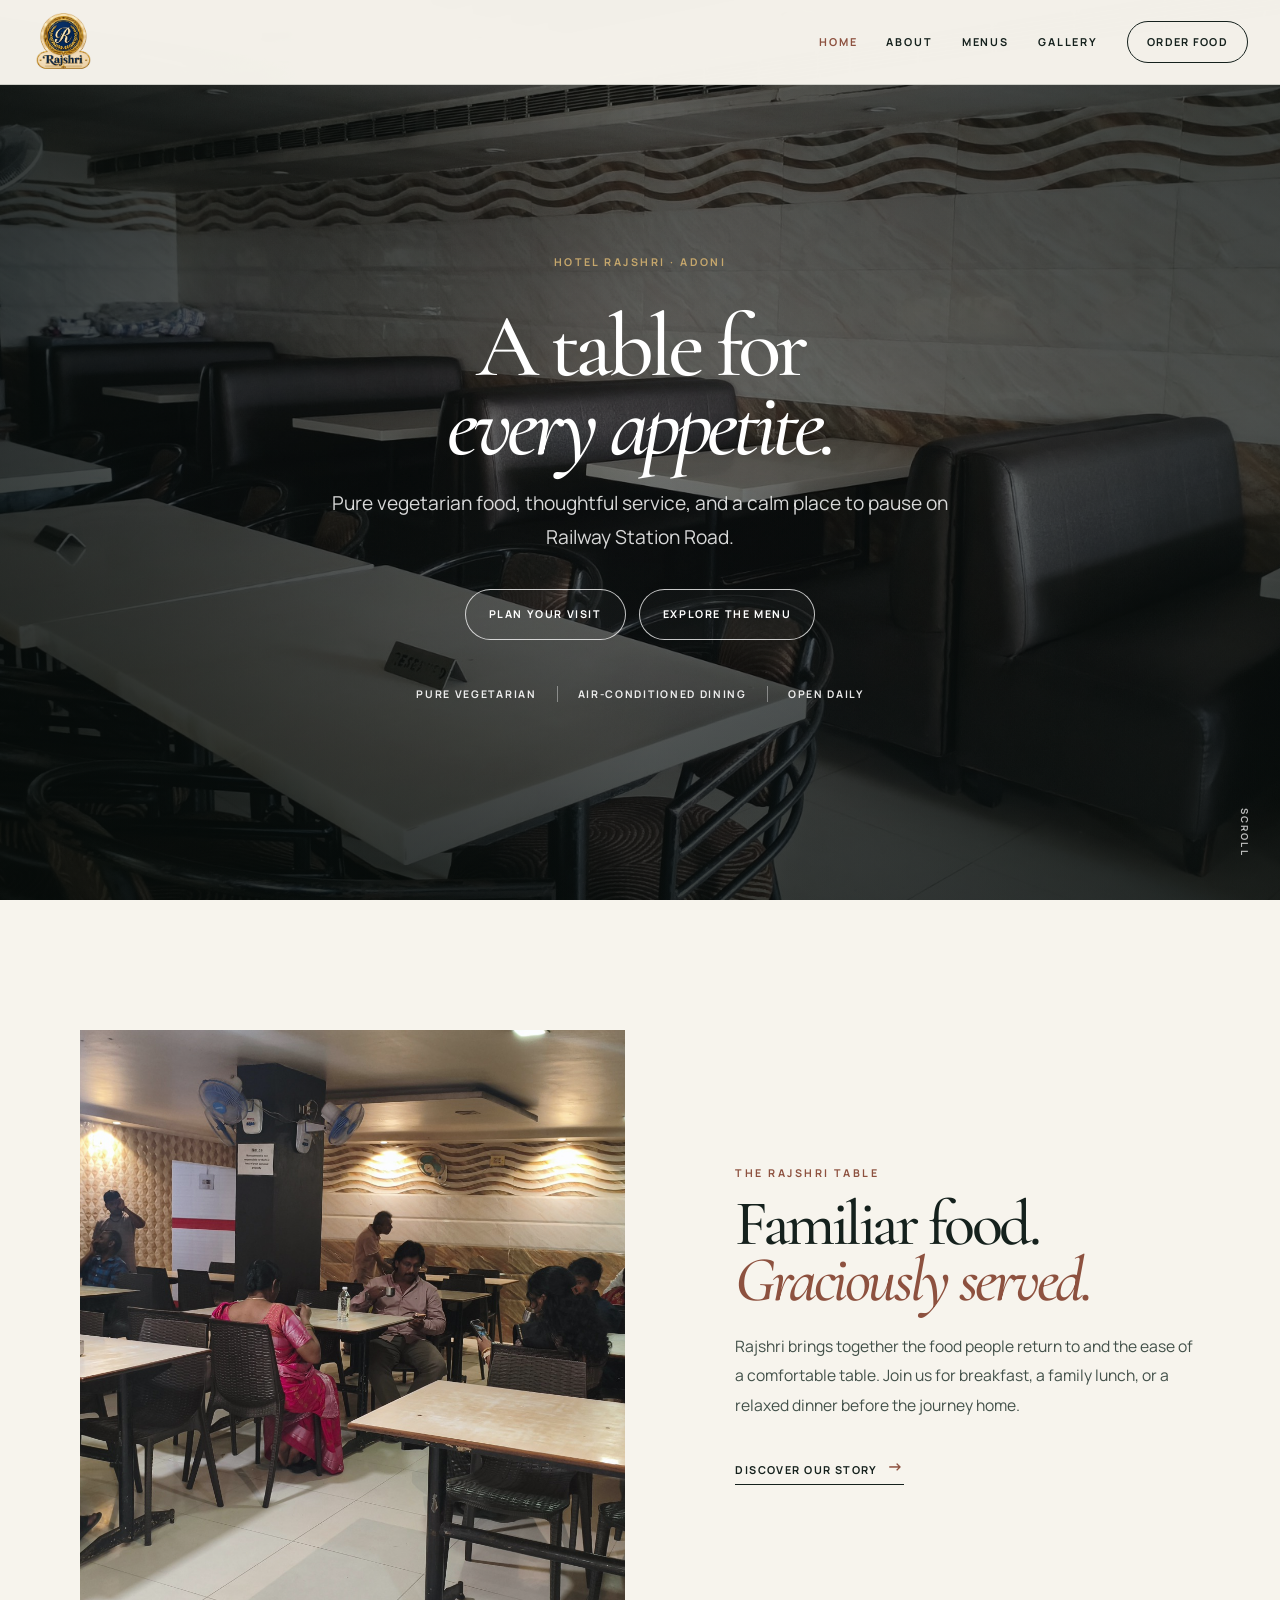
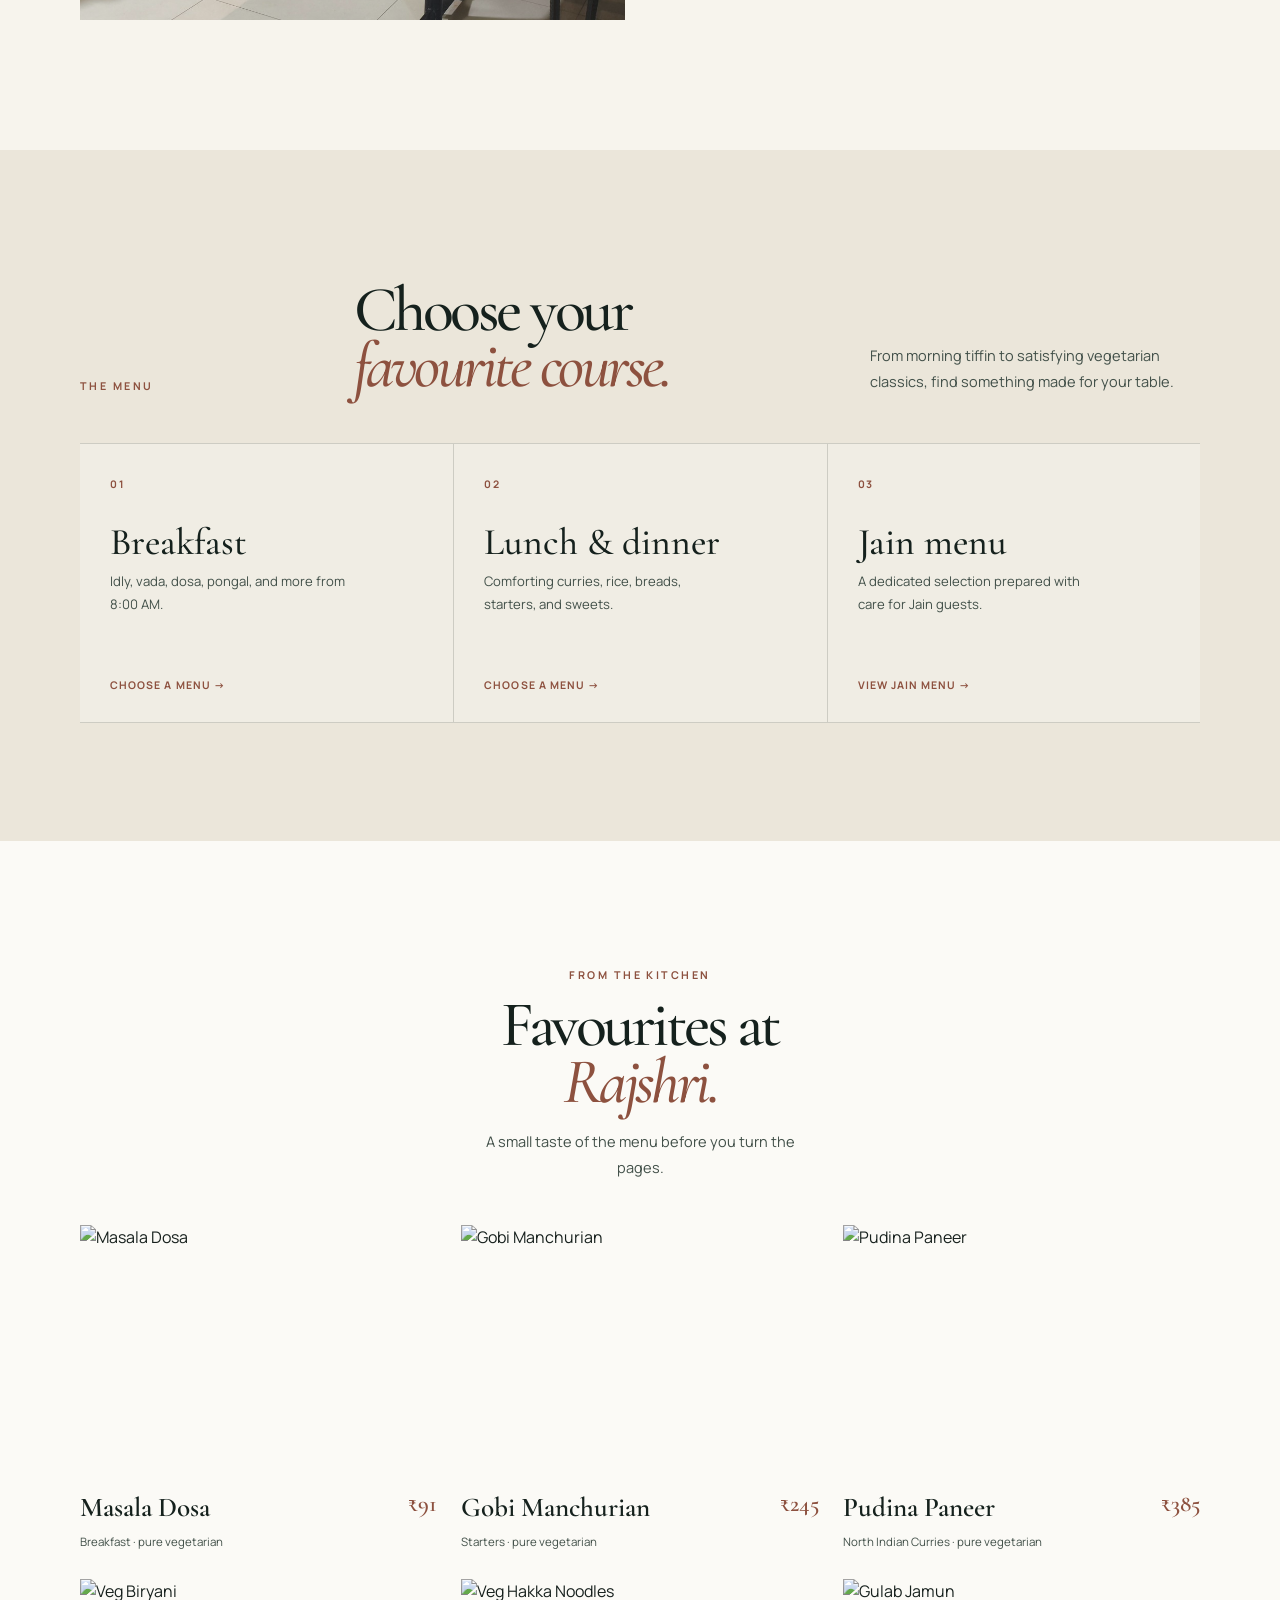
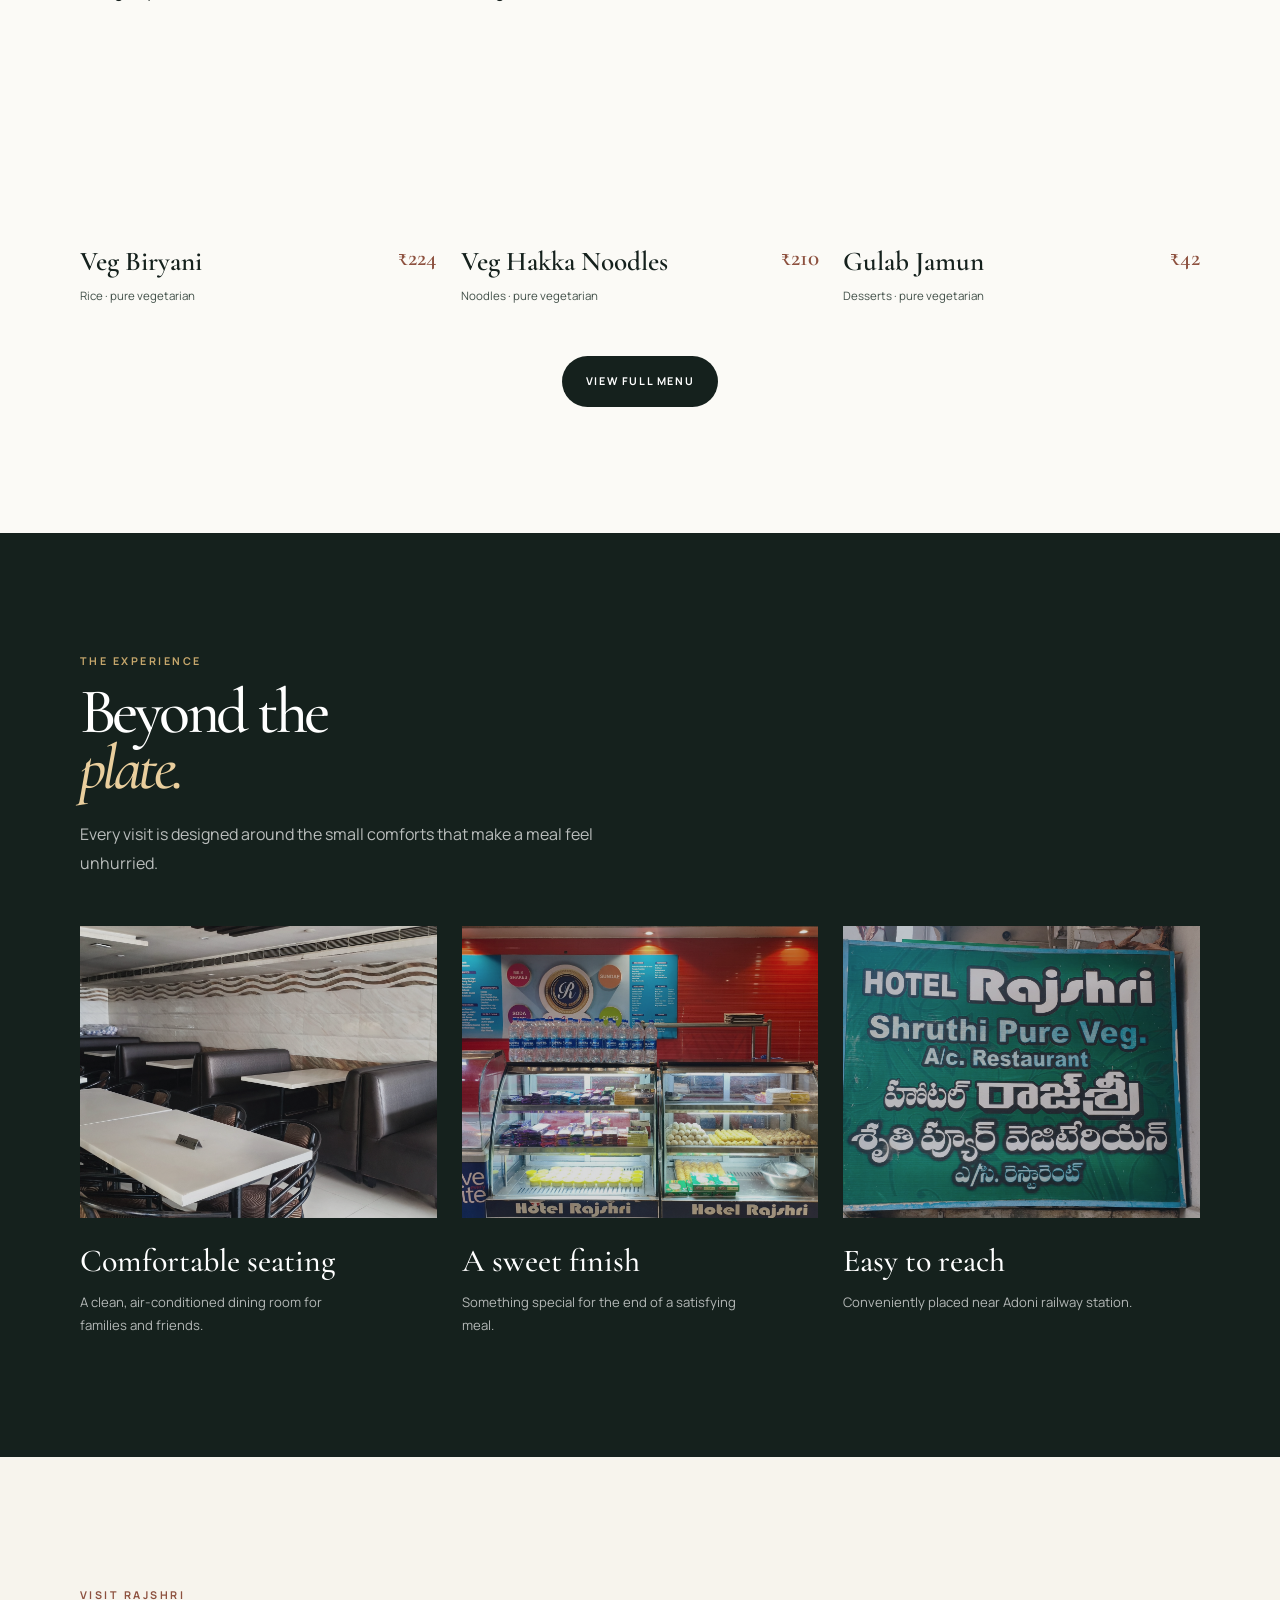
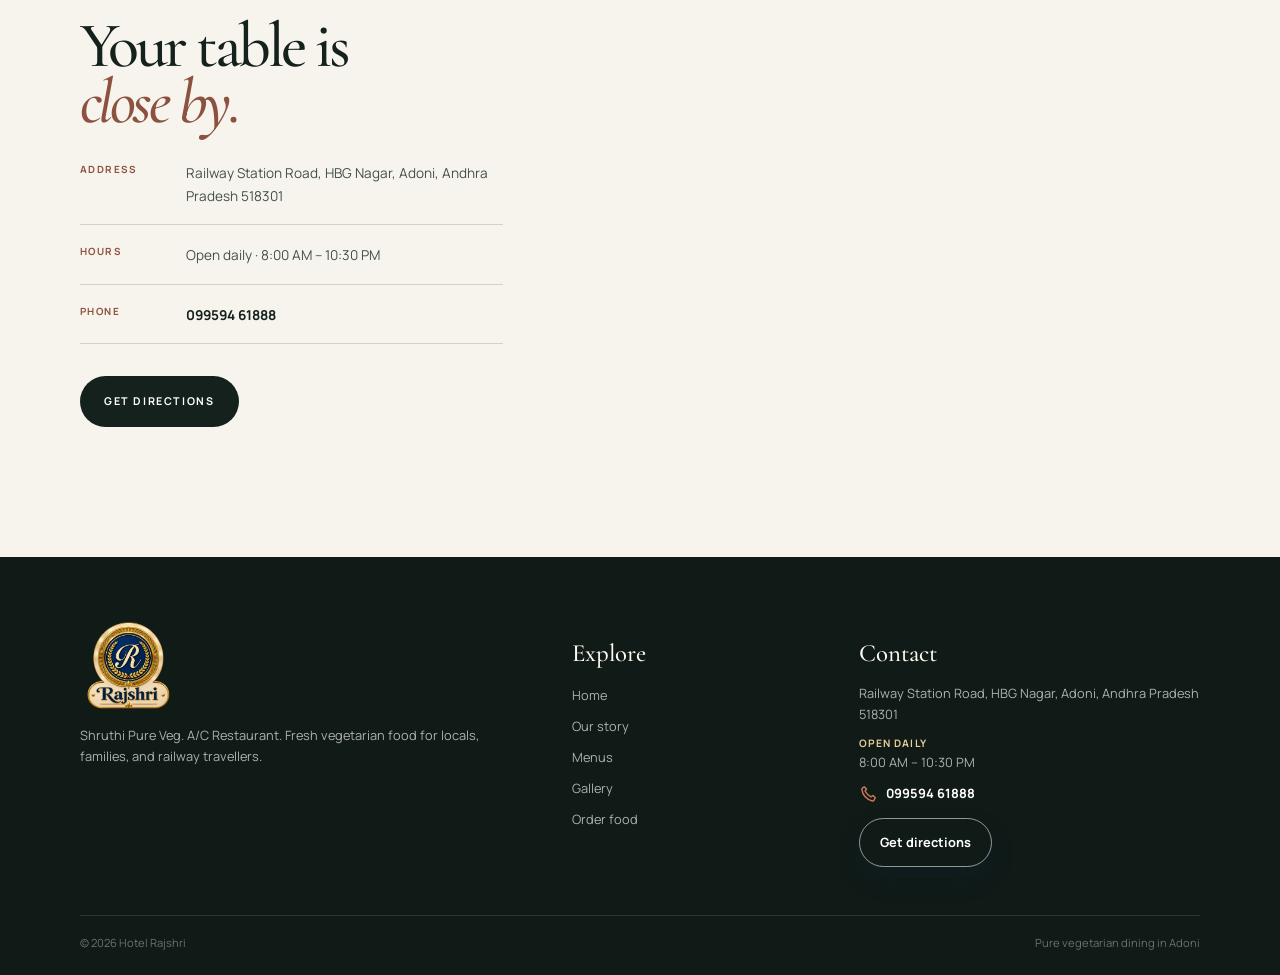
==== index.html @ 565f07cb "Website update - new restaurant website structure" ====
<!doctype html>
<html lang="en">
<head>
  <meta charset="utf-8">
  <meta name="viewport" content="width=device-width,initial-scale=1">
  <title>Hotel Rajshri · Pure Vegetarian Dining</title>
  <meta name="description" content="Hotel Rajshri is a pure vegetarian, air-conditioned restaurant on Railway Station Road, Adoni.">
  <link rel="icon" type="image/png" href="assets/logo-cropped.png">
  <link rel="stylesheet" href="css/styles.css">
  <link rel="stylesheet" href="css/luxury.css">
</head>
<body class="luxury-page home-luxury">
  <div class="loader"><div><img src="assets/logo-cropped.png" alt="Hotel Rajshri logo"><p>Welcome to <strong>Rajshri</strong></p><span class="loader-tagline">Shruthi Pure Veg · A/C Restaurant</span></div></div>
  <div id="site-header"></div>
  <main>
    <section class="luxury-hero">
      <img class="luxury-hero-image" src="assets/photos/interior-seating-booths.jpeg" alt="Hotel Rajshri air-conditioned dining room" width="2048" height="1536" fetchpriority="high">
      <div class="luxury-hero-shade"></div>
      <div class="luxury-hero-content">
        <p class="luxury-kicker">Hotel Rajshri · Adoni</p>
        <h1>A table for<br><em>every appetite.</em></h1>
        <p class="luxury-hero-copy">Pure vegetarian food, thoughtful service, and a calm place to pause on Railway Station Road.</p>
        <div class="luxury-hero-actions"><a class="luxury-button light" href="#visit">Plan your visit</a><a class="luxury-button light" href="menu.html">Explore the menu</a></div>
        <div class="luxury-hero-notes"><span>Pure vegetarian</span><span>Air-conditioned dining</span><span>Open daily</span></div>
      </div>
      <a class="hero-down" href="#story" aria-label="Explore Hotel Rajshri">Scroll</a>
    </section>
    <section class="luxury-intro" id="story"><div class="luxury-wrap intro-grid"><div class="intro-image reveal"><img src="assets/photos/dining-area-customers.jpeg" alt="Guests enjoying a meal at Hotel Rajshri" width="2048" height="1536" loading="lazy" decoding="async"></div><div class="intro-copy reveal delay-1"><p class="luxury-kicker dark">The Rajshri table</p><h2>Familiar food.<br><em>Graciously served.</em></h2><p>Rajshri brings together the food people return to and the ease of a comfortable table. Join us for breakfast, a family lunch, or a relaxed dinner before the journey home.</p><a class="luxury-text-link" href="about.html">Discover our story <span>→</span></a></div></div></section>
    <section class="luxury-menu-section" id="food"><div class="luxury-wrap"><div class="luxury-heading reveal"><p class="luxury-kicker dark">The menu</p><h2>Choose your<br><em>favourite course.</em></h2><p>From morning tiffin to satisfying vegetarian classics, find something made for your table.</p></div><div class="luxury-course-grid"><button class="luxury-course menu-path-choice reveal" type="button" data-menu-label="Breakfast" data-main-category="breakfast" data-jain-category="breakfast"><span>01</span><h3>Breakfast</h3><p>Idly, vada, dosa, pongal, and more from 8:00 AM.</p><b>Choose a menu →</b></button><button class="luxury-course menu-path-choice reveal delay-1" type="button" data-menu-label="Lunch & dinner" data-main-category="meals" data-jain-category="soups"><span>02</span><h3>Lunch & dinner</h3><p>Comforting curries, rice, breads, starters, and sweets.</p><b>Choose a menu →</b></button><a class="luxury-course reveal delay-2" href="menu.html?book=jain"><span>03</span><h3>Jain menu</h3><p>A dedicated selection prepared with care for Jain guests.</p><b>View Jain menu →</b></a></div></div></section>
    <section class="luxury-dishes"><div class="luxury-wrap"><div class="luxury-heading centered reveal"><p class="luxury-kicker dark">From the kitchen</p><h2>Favourites at<br><em>Rajshri.</em></h2><p>A small taste of the menu before you turn the pages.</p></div><div id="featured-grid" class="luxury-dish-grid"></div><div class="center-action"><a class="luxury-button dark" href="menu.html">View full menu</a></div></div></section>
    <section class="luxury-experience"><div class="luxury-wrap"><div class="experience-top reveal"><p class="luxury-kicker">The experience</p><h2>Beyond the<br><em>plate.</em></h2><p>Every visit is designed around the small comforts that make a meal feel unhurried.</p></div><div class="experience-grid"><article class="experience-card reveal"><img src="assets/photos/interior-seating-booths.jpeg" alt="Comfortable booth seating" width="2048" height="1536" loading="lazy" decoding="async"><h3>Comfortable seating</h3><p>A clean, air-conditioned dining room for families and friends.</p></article><article class="experience-card reveal delay-1"><img src="assets/photos/sweets-display-counter.jpeg" alt="Rajshri sweets counter" width="2048" height="1536" loading="lazy" decoding="async"><h3>A sweet finish</h3><p>Something special for the end of a satisfying meal.</p></article><article class="experience-card reveal delay-2"><img src="assets/photos/exterior-signboard.jpeg" alt="Hotel Rajshri on Railway Station Road" width="2048" height="1536" loading="lazy" decoding="async"><h3>Easy to reach</h3><p>Conveniently placed near Adoni railway station.</p></article></div></div></section>
    <section class="luxury-visit" id="visit"><div class="luxury-wrap visit-grid"><div class="visit-copy reveal"><p class="luxury-kicker dark">Visit Rajshri</p><h2>Your table is<br><em>close by.</em></h2><dl><div><dt>Address</dt><dd>Railway Station Road, HBG Nagar, Adoni, Andhra Pradesh 518301</dd></div><div><dt>Hours</dt><dd>Open daily · 8:00 AM – 10:30 PM</dd></div><div><dt>Phone</dt><dd><a href="tel:+919959461888">099594 61888</a></dd></div></dl><a class="luxury-button dark" href="https://www.google.com/maps/place/Rajshri+Pure+Veg+Restaurant/@15.6214563,77.2754197,17z" target="_blank" rel="noopener">Get directions</a></div><div class="visit-map reveal delay-1"><iframe title="Hotel Rajshri location" loading="lazy" src="https://www.google.com/maps/embed?pb=!1m14!1m8!1m3!1d3842.44158669622!2d77.2754197!3d15.6214563!3m2!1i1024!2i768!4f13.1!3m3!1m2!1s0x3bb64ddd367f5057%3A0x60945ac9a40db80b!2sRajshri%20Pure%20Veg%20Restaurant!5e0!3m2!1sen!2sin!4v1787132031689!5m2!1sen!2sin" allowfullscreen="" referrerpolicy="strict-origin-when-cross-origin"></iframe></div></div></section>
  </main>
  <dialog class="menu-choice-dialog" id="menu-choice-dialog" aria-labelledby="menu-choice-title"><button class="menu-choice-close" type="button" aria-label="Close menu choice">×</button><p class="luxury-kicker dark">Choose your menu</p><h2 id="menu-choice-title">Which menu would you like?</h2><p>We will take you to the right section.</p><div class="menu-choice-actions"><button type="button" data-menu-choice="main">Main menu <span>→</span></button><button type="button" data-menu-choice="jain">Jain menu <span>→</span></button></div></dialog>
  <div id="site-footer"></div><script src="js/data.js"></script><script src="js/app.js"></script>
</body>
</html>
---- css/styles.css ----
@import url('https://fonts.googleapis.com/css2?family=DM+Sans:opsz,wght@9..40,400;9..40,500;9..40,600;9..40,700&family=DM+Serif+Display:ital@0;1&display=swap');
:root{--green:#087C68;--deep:#06483D;--forest:#03352E;--cream:#F4EBDD;--ivory:#FFF9EF;--red:#C83B25;--terra:#D95C35;--gold:#C99A4A;--brown:#29231F;--gray:#756D63;--line:rgba(41,35,31,.12);--ease:cubic-bezier(.22,1,.36,1);--shadow:0 22px 60px rgba(3,53,46,.12)}
*{box-sizing:border-box}html{scroll-behavior:smooth}body{margin:0;background:var(--cream);color:var(--brown);font-family:Inter,ui-sans-serif,system-ui,-apple-system,BlinkMacSystemFont,'Segoe UI',sans-serif;line-height:1.55}body.no-scroll{overflow:hidden}a{color:inherit;text-decoration:none}button,input,textarea,select{font:inherit}.container{width:min(1180px,calc(100% - 42px));margin:auto}.serif{font-family:'Playfair Display',Georgia,serif}.muted{color:var(--gray)}.eyebrow{display:flex;align-items:center;gap:10px;text-transform:uppercase;letter-spacing:.17em;font-size:.68rem;font-weight:800;color:var(--terra)}.eyebrow:before{content:'';width:27px;height:1px;background:currentColor}
/* shared nav */
.site-header{position:fixed;inset:0 0 auto;z-index:100;padding:12px 0;transition:transform .55s var(--ease),opacity .4s}.site-header:after{content:'';position:absolute;left:18px;right:18px;top:8px;height:70px;border-radius:18px;background:rgba(255,249,239,.78);border:1px solid rgba(255,249,239,.5);box-shadow:0 16px 42px rgba(3,53,46,.12);backdrop-filter:blur(22px);z-index:-1;transition:background .45s,box-shadow .45s}.site-header.on-dark:after{background:rgba(3,53,46,.32);border-color:rgba(255,249,239,.17);box-shadow:0 18px 48px rgba(0,0,0,.18)}.site-header.on-dark .nav-links a{color:#fff}.site-header.on-dark .nav-links a:hover,.site-header.on-dark .nav-links a.active{background:rgba(255,249,239,.16)}.nav{height:64px;display:flex;align-items:center;justify-content:space-between;gap:20px;padding:0 18px}.brand-logo{display:block;width:146px;height:57px;object-fit:contain;object-position:left center}.nav-links{display:flex;align-items:center;gap:4px}.nav-links a{padding:10px 13px;border-radius:999px;font-weight:700;font-size:.88rem;color:var(--brown);transition:transform .3s var(--ease),background .3s,color .3s}.nav-links a:hover{transform:translateY(-2px)}.nav-links a.active{background:var(--forest);color:var(--ivory)}.nav-links .nav-order{background:var(--gold);color:var(--brown);padding-inline:20px;box-shadow:0 8px 22px rgba(201,154,74,.22)}.menu-toggle{display:none;border:0;background:rgba(255,249,239,.95);border-radius:12px;padding:9px 12px;color:var(--forest);font-size:1.2rem}
/* loader */
.loader{position:fixed;inset:0;background:var(--forest);display:grid;place-items:center;z-index:1000;transition:opacity .65s var(--ease),visibility .65s}.loader.hide{opacity:0;visibility:hidden}.loader img{width:190px;height:auto;filter:drop-shadow(0 14px 28px rgba(0,0,0,.22))}.loader p{color:#e9dbc2;text-align:center;text-transform:uppercase;letter-spacing:.2em;font-size:.65rem;margin:12px 0 0}
/* buttons */
.btn{display:inline-flex;align-items:center;justify-content:center;gap:9px;border:1px solid transparent;border-radius:999px;padding:12px 18px;font-weight:800;cursor:pointer;transition:transform .35s var(--ease),box-shadow .35s,background .35s}.btn:hover{transform:translateY(-3px)}.btn-primary{background:var(--green);color:#fff;box-shadow:0 12px 26px rgba(8,124,104,.2)}.btn-primary:hover{background:var(--deep)}.btn-gold{background:var(--gold);color:var(--brown);box-shadow:0 12px 26px rgba(201,154,74,.18)}.btn-light{background:rgba(255,249,239,.86);border-color:var(--line);color:var(--deep)}.btn-dark{background:var(--forest);color:var(--ivory)}
/* hero */
.hero{position:relative;min-height:820px;height:96vh;max-height:980px;overflow:hidden;color:var(--ivory);display:flex;align-items:flex-end}.hero-media{position:absolute;inset:0}.hero-media img{width:100%;height:100%;object-fit:cover;object-position:center;animation:heroDrift 18s ease-in-out infinite alternate}.hero:before{content:'';position:absolute;inset:0;background:linear-gradient(90deg,rgba(2,22,18,.92),rgba(2,22,18,.62) 42%,rgba(2,22,18,.10) 82%),linear-gradient(0deg,rgba(2,22,18,.72),transparent 52%);z-index:1}.hero:after{content:'';position:absolute;inset:0;background:radial-gradient(circle at 78% 30%,rgba(201,154,74,.13),transparent 26%),linear-gradient(120deg,transparent 35%,rgba(255,255,255,.04),transparent 70%);z-index:1;mix-blend-mode:screen}@keyframes heroDrift{from{transform:scale(1.01) translate3d(0,0,0)}to{transform:scale(1.055) translate3d(-1%,-.6%,0)}}.hero-content{position:relative;z-index:2;width:min(1180px,calc(100% - 42px));margin:auto;padding-bottom:92px}.hero-kicker{display:inline-flex;align-items:center;gap:9px;border:1px solid rgba(255,249,239,.28);background:rgba(255,249,239,.07);backdrop-filter:blur(10px);padding:8px 13px;border-radius:999px;text-transform:uppercase;letter-spacing:.13em;font-size:.68rem;font-weight:800}.dot{width:8px;height:8px;border-radius:50%;background:var(--gold);box-shadow:0 0 0 6px rgba(201,154,74,.08)}.hero h1{font-size:clamp(4rem,8vw,7.6rem);line-height:.86;letter-spacing:-.06em;margin:24px 0 18px;max-width:850px}.hero h1 em{font-weight:500;color:#f2b092}.hero-lead{font:500 clamp(1.2rem,2vw,1.65rem)/1.4 'Playfair Display',serif;max-width:590px}.hero-desc{max-width:570px;color:rgba(255,249,239,.76);font-size:1rem}.hero-actions{display:flex;gap:10px;margin:24px 0}.hero-meta{display:flex;gap:18px;flex-wrap:wrap;font-size:.82rem;font-weight:700;color:rgba(255,249,239,.84)}.hero-meta span{display:flex;gap:6px;align-items:center}.hero-scroll{position:absolute;right:30px;bottom:34px;z-index:3;writing-mode:vertical-rl;text-transform:uppercase;letter-spacing:.2em;font-size:.6rem;color:rgba(255,249,239,.65)}
/* reveals */
.reveal{opacity:0;transform:translateY(26px);transition:opacity .85s var(--ease),transform .85s var(--ease)}.reveal.visible{opacity:1;transform:none}.delay-1{transition-delay:.08s}.delay-2{transition-delay:.16s}.delay-3{transition-delay:.24s}
/* home sections */
.info-strip{background:var(--forest);color:var(--ivory)}.info-track{display:grid;grid-template-columns:repeat(4,1fr)}.info-item{padding:17px 20px;border-right:1px solid rgba(255,249,239,.11)}.info-item:last-child{border:0}.info-item small{display:block;color:#b9a98f;font-size:.66rem;text-transform:uppercase;letter-spacing:.13em}.info-item strong{font-size:.9rem}.section{padding:92px 0}.section.compact{padding:70px 0}.section-head{display:flex;justify-content:space-between;align-items:end;gap:30px;margin-bottom:26px}.section-head h2{font-size:clamp(2.5rem,4.8vw,4.8rem);line-height:.92;color:var(--deep);margin:8px 0 0}.section-head>p{max-width:420px;color:var(--gray);margin:0}.story-grid,.feature-grid,.map-grid{display:grid;grid-template-columns:1fr 1.12fr;gap:54px;align-items:center}.story-copy h2,.feature h2,.map-copy h2{font-size:clamp(2.7rem,5vw,5.1rem);line-height:.9;color:var(--deep);margin:10px 0 22px}.story-copy p,.feature p,.map-copy>p{color:var(--gray);max-width:560px}.story-image,.feature-image{position:relative}.story-image img,.feature-image img{width:100%;height:510px;object-fit:cover;border-radius:26px;box-shadow:var(--shadow)}.story-note{position:absolute;left:20px;bottom:20px;background:rgba(255,249,239,.9);backdrop-filter:blur(12px);border:1px solid rgba(255,255,255,.6);padding:13px 16px;border-radius:14px;box-shadow:0 14px 35px rgba(3,53,46,.12)}.story-note strong,.story-note span{display:block}.story-note span{font-size:.74rem;color:var(--gray);margin-top:2px}.meal-tabs{display:flex;flex-wrap:wrap;gap:8px}.meal-tab{padding:10px 14px;border:1px solid rgba(41,35,31,.12);border-radius:999px;background:rgba(255,249,239,.68);font-size:.78rem;font-weight:800;color:var(--deep);transition:.3s var(--ease)}.meal-tab:hover{transform:translateY(-2px);border-color:var(--green);color:var(--green)}.dish-grid{display:grid;grid-template-columns:repeat(3,1fr);gap:14px}.dish-card{background:var(--ivory);border:1px solid rgba(41,35,31,.08);border-radius:18px;overflow:hidden;box-shadow:0 10px 28px rgba(3,53,46,.05);transition:transform .4s var(--ease),box-shadow .4s}.dish-card:hover{transform:translateY(-6px);box-shadow:0 20px 45px rgba(3,53,46,.12)}.dish-photo{height:180px;overflow:hidden}.dish-photo img{width:100%;height:100%;object-fit:cover;transition:transform .8s var(--ease)}.dish-card:hover img{transform:scale(1.06)}.dish-body{padding:16px}.dish-top{display:flex;justify-content:space-between;gap:10px}.dish-name{font-weight:800;color:var(--deep)}.price{font-weight:900;color:var(--green);white-space:nowrap}.dish-body p{font-size:.75rem;color:var(--gray);margin:5px 0 14px}.dish-bottom{display:flex;justify-content:space-between;align-items:center}.tag{font-size:.65rem;background:rgba(8,124,104,.09);color:var(--green);padding:5px 8px;border-radius:999px;font-weight:800}.add-btn{border:0;background:var(--deep);color:#fff;border-radius:999px;padding:8px 12px;font-weight:800;cursor:pointer}.feature{background:var(--deep);color:var(--ivory);position:relative;overflow:hidden}.feature:before{content:'';position:absolute;inset:auto -10% -70% auto;width:520px;height:520px;border-radius:50%;background:rgba(201,154,74,.08)}.feature h2{color:var(--ivory)}.feature p{color:rgba(255,249,239,.72)}.feature-image img{height:420px}.detail-list{margin:24px 0}.detail{display:grid;grid-template-columns:34px 1fr;gap:11px;padding:14px 0;border-bottom:1px solid var(--line)}.detail:last-child{border:0}.detail-icon{width:30px;height:30px;border-radius:50%;background:rgba(8,124,104,.1);display:grid;place-items:center;color:var(--green)}.detail strong,.detail span{display:block}.detail span{font-size:.8rem;color:var(--gray);margin-top:2px}.map-shell{position:relative;border-radius:24px;overflow:hidden;background:#ddd;box-shadow:var(--shadow);border:6px solid rgba(255,249,239,.8)}.map-shell iframe{display:block;width:100%;height:480px;border:0}.map-footer{display:flex;align-items:center;justify-content:space-between;gap:12px;background:var(--forest);color:var(--ivory);padding:12px 14px}.map-footer small{opacity:.7}.gallery-grid{display:grid;grid-template-columns:1.3fr 1fr 1fr;grid-auto-rows:220px;gap:12px}.gallery-card{position:relative;overflow:hidden;border-radius:18px;background:#ddd}.gallery-card:first-child{grid-row:span 2}.gallery-card img{width:100%;height:100%;object-fit:cover;transition:transform .8s var(--ease),filter .6s}.gallery-card:hover img{transform:scale(1.05);filter:saturate(1.08)}.gallery-label{position:absolute;left:13px;bottom:12px;background:rgba(3,53,46,.72);backdrop-filter:blur(10px);color:#fff;padding:7px 10px;border-radius:999px;font-size:.68rem;font-weight:800}.final-cta{background:var(--forest);color:var(--ivory);padding:66px 0}.final-inner{display:flex;justify-content:space-between;align-items:center;gap:30px}.final-inner h2{font-size:clamp(3.2rem,6vw,6rem);line-height:.86;margin:10px 0}.final-inner p{color:rgba(255,249,239,.72);max-width:500px}
/* pages */
.page-hero{padding:155px 0 65px;background:linear-gradient(180deg,#e8dcc8,var(--cream));position:relative;overflow:hidden}.page-hero:after{content:'';position:absolute;width:500px;height:500px;border-radius:50%;background:rgba(8,124,104,.055);right:-160px;top:-220px}.page-hero h1{font-size:clamp(3.4rem,7vw,6.2rem);line-height:.9;color:var(--deep);margin:10px 0 18px}.page-hero h1 em{color:var(--terra);font-weight:500}.page-hero p{max-width:680px;color:var(--gray)}
/* menu */
.menu-tools{position:sticky;top:78px;z-index:40;background:rgba(244,235,221,.82);backdrop-filter:blur(18px);border-bottom:1px solid var(--line);padding:11px 0}.menu-tools-inner{display:flex;align-items:center;gap:12px}.search{flex:0 0 300px}.search input{width:100%;border:1px solid var(--line);background:rgba(255,249,239,.9);border-radius:13px;padding:11px 13px;outline:0}.category-scroll{display:flex;gap:7px;overflow:auto;scrollbar-width:none}.category-scroll::-webkit-scrollbar{display:none}.cat{border:1px solid rgba(41,35,31,.11);background:rgba(255,249,239,.72);padding:9px 12px;border-radius:999px;white-space:nowrap;cursor:pointer;font-size:.75rem;font-weight:800;color:var(--gray);transition:.3s var(--ease)}.cat.active,.cat:hover{background:var(--green);color:#fff;border-color:var(--green);transform:translateY(-1px)}.menu-section{padding:32px 0}.menu-section-head{display:flex;justify-content:space-between;align-items:end;border-bottom:1px solid var(--line);padding-bottom:11px;margin-bottom:13px}.menu-section-head>div{display:flex;align-items:baseline;gap:10px}.section-index{font-size:.64rem;letter-spacing:.16em;color:var(--terra);font-weight:900}.menu-section h2{font:600 2.1rem/1 'Playfair Display',serif;color:var(--deep);margin:0}.item-count{font-size:.7rem;color:var(--gray);font-weight:800}.menu-list{display:grid;grid-template-columns:repeat(2,minmax(0,1fr));gap:10px}.menu-row{display:grid;grid-template-columns:82px 1fr auto;gap:13px;align-items:center;background:rgba(255,249,239,.78);border:1px solid rgba(41,35,31,.07);border-radius:16px;padding:9px;transition:transform .35s var(--ease),box-shadow .35s,background .35s}.menu-row:hover{transform:translateY(-4px);background:#fffdf7;box-shadow:0 16px 34px rgba(3,53,46,.09)}.menu-thumb{width:82px;height:70px;border-radius:11px;overflow:hidden;background:#ddd}.menu-thumb img{width:100%;height:100%;object-fit:cover;transition:transform .7s var(--ease)}.menu-row:hover .menu-thumb img{transform:scale(1.08)}.menu-food h3{margin:0;color:var(--deep);font-size:.92rem}.menu-food p{margin:3px 0 0;font-size:.69rem;color:var(--gray)}.menu-price{font-weight:900;color:var(--green);white-space:nowrap;font-size:.88rem}.menu-add{border:0;background:var(--deep);color:#fff;border-radius:50%;width:32px;height:32px;cursor:pointer;font-weight:900;transition:.25s}.menu-add:hover{background:var(--terra);transform:scale(1.08)}.menu-source{font-size:.63rem;color:var(--gray);margin-top:4px}.menu-source a{text-decoration:underline}.empty{text-align:center;padding:55px 15px;color:var(--gray)}
/* auth */
.auth-page{min-height:100vh;display:grid;grid-template-columns:1.05fr .95fr;background:var(--cream)}.auth-image{position:relative;min-height:100vh;overflow:hidden}.auth-image:after{content:'';position:absolute;inset:0;background:linear-gradient(90deg,rgba(3,53,46,.9),rgba(3,53,46,.25)),linear-gradient(0deg,rgba(3,53,46,.7),transparent 55%)}.auth-image img{width:100%;height:100%;object-fit:cover;animation:heroDrift 16s ease-in-out infinite alternate}.auth-caption{position:absolute;z-index:2;left:8%;bottom:9%;color:#fff;max-width:500px}.auth-caption h1{font-size:clamp(3rem,6vw,6rem);line-height:.88;margin:12px 0}.auth-caption p{color:rgba(255,255,255,.76)}.auth-panel{display:grid;place-items:center;padding:40px}.auth-box{width:min(470px,100%)}.auth-logo{width:155px;height:78px;object-fit:contain;object-position:left center;margin-bottom:22px}.stepper{display:flex;gap:7px;margin:18px 0 28px}.stepper span{height:4px;flex:1;background:rgba(3,53,46,.1);border-radius:9px}.stepper span.active{background:var(--green)}.auth-box h2{font-size:2.5rem;line-height:.95;color:var(--deep);margin:0 0 10px}.auth-box>p{color:var(--gray)}.field{margin-top:17px}.field label{display:block;font-size:.75rem;font-weight:800;color:var(--deep)}.field input,.field textarea,.field select{width:100%;margin-top:6px;padding:13px;border:1px solid var(--line);border-radius:12px;background:var(--ivory);outline:0}.otp{display:flex;gap:8px}.otp input{text-align:center;font-size:1.3rem;font-weight:800}.auth-actions{display:flex;gap:9px;margin-top:20px}.auth-note{font-size:.7rem!important;color:var(--gray)!important;margin-top:18px}.choice-grid{display:grid;grid-template-columns:1fr 1fr;gap:10px}.choice{padding:15px;border:1px solid var(--line);background:var(--ivory);border-radius:14px;cursor:pointer}.choice.active{border-color:var(--green);box-shadow:0 0 0 3px rgba(8,124,104,.08)}.choice strong{display:block;color:var(--deep)}.choice span{font-size:.7rem;color:var(--gray)}
/* order */
.order-layout{display:grid;grid-template-columns:1.1fr .9fr;gap:20px;align-items:start}.panel{background:rgba(255,249,239,.84);border:1px solid var(--line);border-radius:20px;padding:22px;box-shadow:0 12px 34px rgba(3,53,46,.06)}.panel h2{font:600 1.8rem 'Playfair Display',serif;color:var(--deep);margin:0 0 17px}.cart-item{display:grid;grid-template-columns:1fr auto;gap:15px;padding:15px 0;border-bottom:1px solid var(--line)}.cart-item:last-child{border-bottom:0}.qty{display:flex;align-items:center;gap:8px}.qty button{width:30px;height:30px;border-radius:50%;border:1px solid var(--line);background:#fff;cursor:pointer}.order-form{display:grid;grid-template-columns:1fr 1fr;gap:11px}.order-form .full{grid-column:1/-1}.order-form label{font-size:.72rem;font-weight:800;color:var(--deep)}.order-form input,.order-form textarea,.order-form select{width:100%;margin-top:5px;padding:11px;border:1px solid var(--line);border-radius:11px;background:#fff;outline:0}.pay-options{display:grid;gap:8px;margin-top:8px}.pay-option{display:flex;gap:10px;align-items:center;padding:12px;border:1px solid var(--line);border-radius:12px;background:#fff;cursor:pointer}.summary-line,.summary-total{display:flex;justify-content:space-between;gap:12px}.summary-line{margin:9px 0;color:var(--gray);font-size:.85rem}.summary-total{border-top:1px solid var(--line);padding-top:15px;margin-top:15px;font-weight:900;color:var(--deep);font-size:1.1rem}
/* owner */
.owner-shell{min-height:100vh;background:linear-gradient(135deg,#efe4d2,var(--cream));padding:120px 0 60px}.owner-grid{display:grid;grid-template-columns:240px 1fr;gap:18px}.owner-sidebar{position:sticky;top:104px;height:max-content;background:var(--forest);color:#fff;border-radius:20px;padding:16px}.owner-logo{width:130px;height:60px;object-fit:contain;filter:brightness(0) invert(1);margin:4px 0 18px}.owner-nav{display:grid;gap:5px}.owner-nav button{border:0;background:transparent;color:rgba(255,255,255,.7);text-align:left;padding:11px;border-radius:10px;cursor:pointer;font-weight:700}.owner-nav button.active,.owner-nav button:hover{background:rgba(255,255,255,.1);color:#fff}.owner-main{min-width:0}.owner-top{display:flex;justify-content:space-between;align-items:end;gap:20px;margin-bottom:18px}.owner-top h1{font-size:clamp(2.8rem,5vw,5rem);line-height:.9;color:var(--deep);margin:8px 0}.metric-grid{display:grid;grid-template-columns:repeat(4,1fr);gap:10px;margin-bottom:18px}.metric{background:var(--ivory);border:1px solid var(--line);border-radius:16px;padding:16px}.metric small{color:var(--gray);font-size:.68rem;text-transform:uppercase;letter-spacing:.1em}.metric strong{display:block;font-size:1.5rem;color:var(--deep);margin-top:4px}.owner-panel{background:rgba(255,249,239,.88);border:1px solid var(--line);border-radius:20px;padding:20px;margin-bottom:18px}.order-card{display:grid;grid-template-columns:1fr auto;gap:15px;border-top:1px solid var(--line);padding:16px 0}.order-card:first-child{border-top:0}.status{display:inline-flex;padding:5px 8px;border-radius:999px;background:rgba(8,124,104,.09);color:var(--green);font-size:.65rem;font-weight:900}.menu-editor{display:grid;grid-template-columns:1fr 1fr;gap:10px}.editor-row{display:grid;grid-template-columns:1fr 100px 120px auto;gap:8px;align-items:end;padding:10px;border:1px solid var(--line);border-radius:12px;background:#fff}.editor-row input,.editor-row select{width:100%;padding:9px;border:1px solid var(--line);border-radius:9px;background:#fff}.danger{border:0;background:rgba(200,59,37,.1);color:var(--red);padding:9px;border-radius:9px;cursor:pointer}
/* success */
.success-page{min-height:100vh;display:grid;place-items:center;background:radial-gradient(circle at 50% 10%,rgba(8,124,104,.08),transparent 35%),var(--cream);padding:30px}.success-card{width:min(620px,100%);background:var(--ivory);border:1px solid var(--line);border-radius:28px;padding:48px;text-align:center;box-shadow:var(--shadow)}.success-mark{width:72px;height:72px;border-radius:50%;display:grid;place-items:center;background:var(--green);color:#fff;font-size:2rem;margin:0 auto 18px}.success-card h1{font-size:clamp(3rem,6vw,5rem);line-height:.9;color:var(--deep);margin:0 0 12px}.success-card p{color:var(--gray)}
/* cart */
.floating-cart{position:fixed;right:22px;bottom:22px;z-index:90;border:0;border-radius:999px;background:var(--terra);color:#fff;padding:13px 16px;font-weight:900;box-shadow:0 15px 34px rgba(217,92,53,.28);display:flex;gap:8px;align-items:center;cursor:pointer;transform:translateY(100px);opacity:0;transition:.5s var(--ease)}.floating-cart.show{transform:none;opacity:1}.cart-count{min-width:22px;height:22px;border-radius:50%;display:grid;place-items:center;background:#fff;color:var(--terra);font-size:.7rem}.toast{position:fixed;left:50%;bottom:25px;z-index:200;transform:translate(-50%,25px);opacity:0;background:var(--forest);color:#fff;padding:11px 16px;border-radius:999px;pointer-events:none;transition:.4s var(--ease);font-size:.78rem}.toast.show{opacity:1;transform:translate(-50%,0)}
@media(max-width:950px){.nav-links{display:none;position:absolute;top:74px;left:20px;right:20px;background:var(--ivory);padding:10px;border-radius:16px;box-shadow:var(--shadow);flex-direction:column;align-items:stretch}.nav-links.open{display:flex}.nav-links a{border-radius:11px}.menu-toggle{display:block}.story-grid,.feature-grid,.map-grid,.order-layout{grid-template-columns:1fr}.dish-grid{grid-template-columns:1fr 1fr}.menu-list{grid-template-columns:1fr}.owner-grid{grid-template-columns:1fr}.owner-sidebar{position:static}.metric-grid{grid-template-columns:1fr 1fr}.menu-tools-inner{flex-direction:column;align-items:stretch}.search{flex:auto;width:100%}.category-scroll{width:100%}.auth-page{grid-template-columns:1fr}.auth-image{display:none}.auth-panel{min-height:100vh}.editor-row{grid-template-columns:1fr 100px 120px auto}}
@media(max-width:620px){.container{width:calc(100% - 28px)}.site-header:after{left:8px;right:8px}.nav{padding:0 10px}.brand-logo{width:126px;height:54px}.hero{min-height:730px;height:auto}.hero-content{width:calc(100% - 28px);padding:165px 0 70px}.hero h1{font-size:clamp(3.3rem,18vw,5rem)}.hero-actions{flex-wrap:wrap}.hero-scroll{display:none}.info-track{grid-template-columns:1fr 1fr}.info-item{padding:14px}.section{padding:70px 0}.section-head{display:block}.section-head>p{margin-top:14px}.dish-grid{grid-template-columns:1fr}.gallery-grid{grid-template-columns:1fr;grid-auto-rows:200px}.gallery-card:first-child{grid-row:auto}.map-shell iframe{height:360px}.map-footer{display:block}.map-footer .btn{margin-top:8px;width:100%}.order-form{grid-template-columns:1fr}.order-form .full{grid-column:auto}.choice-grid{grid-template-columns:1fr}.owner-top{display:block}.metric-grid{grid-template-columns:1fr 1fr}.menu-row{grid-template-columns:70px 1fr auto}.menu-thumb{width:70px;height:62px}.success-card{padding:34px 22px}.menu-editor{grid-template-columns:1fr}.editor-row{grid-template-columns:1fr 90px auto}.editor-row select{grid-column:1/-1}}
@media(prefers-reduced-motion:reduce){*,*:before,*:after{animation:none!important;transition-duration:.01ms!important;scroll-behavior:auto!important}}
footer{background:var(--forest);color:var(--ivory);padding:54px 0 20px}.footer-grid{display:grid;grid-template-columns:1.35fr .8fr 1fr;gap:45px}.footer-brand{font-size:2rem}.footer-grid p,.footer-grid a{color:rgba(255,249,239,.65)}.footer-links a:hover{color:#fff}.footer-bottom{display:flex;justify-content:space-between;gap:20px;border-top:1px solid rgba(255,249,239,.1);margin-top:35px;padding-top:17px;color:rgba(255,249,239,.48);font-size:.72rem}
.hidden{display:none!important}

/* v10 refinements: lighter loading, compact checkout, real order tracking, lean menu images */
.loader{background:var(--cream);color:var(--deep)}.loader>div{width:min(360px,82vw);text-align:center;padding:28px 24px;border:1px solid rgba(41,35,31,.08);border-radius:28px;background:rgba(255,249,239,.72);box-shadow:0 24px 70px rgba(3,53,46,.12);animation:loaderLift .7s var(--ease) both}.loader img{width:210px;filter:none}.loader p{color:var(--terra);font-size:.64rem;margin-top:7px}.loader:after{content:'';position:absolute;bottom:0;left:0;height:3px;width:100%;background:linear-gradient(90deg,var(--terra),var(--gold),var(--green));transform-origin:left;animation:loaderBar .55s var(--ease) both}@keyframes loaderLift{from{opacity:0;transform:translateY(12px) scale(.98)}to{opacity:1;transform:none}}@keyframes loaderBar{from{transform:scaleX(0)}to{transform:scaleX(1)}}
.footer-logo{width:190px;height:78px;object-fit:contain;object-position:left center;margin-bottom:12px;filter:brightness(0) invert(1) opacity(.92)}
.brand-wrap{display:flex;align-items:center;min-width:146px}.site-header.on-dark .brand-logo{filter:brightness(0) invert(1) opacity(.98)}.site-header:not(.on-dark) .brand-logo{filter:none}.nav-links .my-orders-link{border:1px solid rgba(8,124,104,.13)}
.menu-action{display:flex;align-items:center;gap:9px}.menu-row{grid-template-columns:82px 1fr auto;min-height:88px}.menu-thumb{flex:none}.menu-thumb img{display:block}.menu-food p{font-size:.68rem}.menu-source{display:none!important}.menu-row:hover{transform:translateY(-3px)}
.checkout-head{padding:132px 0 34px;background:linear-gradient(180deg,#e9decc,var(--cream))}.checkout-title{display:flex;justify-content:space-between;align-items:end;gap:30px}.checkout-title h1{font-size:clamp(3.2rem,6vw,5.8rem);line-height:.88;color:var(--deep);margin:10px 0}.checkout-title p{margin:0;color:var(--gray);max-width:620px}.back-menu{font-weight:800;color:var(--green);white-space:nowrap}.checkout-section{padding-top:30px}.order-layout-new{grid-template-columns:1.08fr .92fr;gap:16px}.cart-panel,.checkout-panel{padding:20px}.panel-kicker{display:flex;align-items:center;gap:9px;color:var(--terra);font-size:.68rem;font-weight:900;text-transform:uppercase;letter-spacing:.15em;margin-bottom:7px}.panel-kicker span{display:grid;place-items:center;width:25px;height:25px;border-radius:50%;background:rgba(217,92,53,.09);font-size:.62rem}.panel-title-row{display:flex;justify-content:space-between;align-items:center}.panel-title-row a{font-size:.75rem;font-weight:800;color:var(--green)}.checkout-panel h2,.cart-panel h2{font-size:1.8rem;margin:0 0 13px}.cart-item{grid-template-columns:58px 1fr auto auto;align-items:center;gap:11px;padding:12px 0}.cart-thumb{width:58px;height:52px;border-radius:11px;object-fit:cover;background:#eee}.cart-main{min-width:0}.cart-main strong{display:block;color:var(--deep);font-size:.88rem}.cart-line-total{font-size:.82rem;color:var(--green);min-width:60px;text-align:right}.qty{gap:5px}.qty button{width:28px;height:28px}.order-summary{background:rgba(8,124,104,.045);border:1px solid rgba(8,124,104,.09);border-radius:14px;padding:10px 13px}.payment-heading{display:flex;justify-content:space-between;gap:12px;align-items:end}.payment-heading strong{color:var(--deep)}.payment-heading span{font-size:.67rem;color:var(--gray);text-align:right}.pay-option{transition:border-color .25s,background .25s,transform .25s}.pay-option:hover{transform:translateY(-1px);border-color:rgba(8,124,104,.3)}.pay-option span{display:grid;gap:2px}.pay-option small{font-size:.65rem;color:var(--gray);font-weight:500}.pay-option input{accent-color:var(--green)}.pay-option[hidden]{display:none}.checkout-submit{width:100%;justify-content:space-between;padding:14px 18px}.checkout-secure{font-size:.65rem;color:var(--gray);text-align:center;margin:8px 0 0}.success-card-new{padding:40px;max-width:680px}.success-order{display:grid;grid-template-columns:repeat(3,1fr);gap:8px;margin:22px 0}.success-order>div{background:rgba(8,124,104,.05);border:1px solid rgba(8,124,104,.08);border-radius:13px;padding:11px}.success-order span,.success-order strong{display:block}.success-order span{font-size:.62rem;text-transform:uppercase;letter-spacing:.1em;color:var(--gray)}.success-order strong{margin-top:3px;color:var(--deep)}.success-actions{display:flex;justify-content:center;gap:9px;flex-wrap:wrap}
.track-page-hero{padding-bottom:58px}.track-grid{max-width:930px;margin:auto}.track-hero{display:flex;justify-content:space-between;align-items:end;gap:20px;padding:20px 0 22px}.track-hero h1{font-size:clamp(3rem,6vw,5.4rem);line-height:.88;color:var(--deep);margin:8px 0}.track-hero h1 span{color:var(--terra)}.track-hero p{margin:0;color:var(--gray);font-size:.78rem}.track-status-pill{padding:10px 14px;border-radius:999px;background:rgba(8,124,104,.09);color:var(--green);font-weight:900;font-size:.75rem}.track-card{background:var(--ivory);border:1px solid var(--line);border-radius:22px;padding:22px;box-shadow:0 16px 42px rgba(3,53,46,.07)}.track-card-head{display:flex;justify-content:space-between;gap:15px;padding-bottom:16px;border-bottom:1px solid var(--line)}.track-card-head small{color:var(--gray);font-size:.65rem;text-transform:uppercase;letter-spacing:.12em}.track-card-head h2{font:600 2rem 'Playfair Display',serif;color:var(--deep);margin:4px 0 0}.track-card-head>strong{color:var(--green);font-size:1.1rem}.track-line{display:grid;grid-template-columns:repeat(5,1fr);gap:0;padding:24px 5px 18px}.track-step{position:relative;text-align:center;color:#a39b91}.track-step:before{content:'';position:absolute;top:13px;left:-50%;width:100%;height:2px;background:#ded6c9}.track-step:first-child:before{display:none}.track-step.done{color:var(--green)}.track-step.done:before{background:var(--green)}.track-step.current{color:var(--deep)}.track-dot{position:relative;z-index:1;margin:auto;display:grid;place-items:center;width:27px;height:27px;border-radius:50%;background:var(--cream);border:2px solid currentColor;font-size:.7rem;font-weight:900}.track-step.current .track-dot{box-shadow:0 0 0 6px rgba(8,124,104,.08)}.track-step strong,.track-step small{display:block}.track-step strong{font-size:.7rem;margin-top:7px}.track-step small{font-size:.58rem;color:var(--gray);line-height:1.35;margin-top:3px}.track-items{border-top:1px solid var(--line);padding-top:12px;display:grid;gap:6px}.track-items>div{display:flex;justify-content:space-between;gap:12px;font-size:.78rem}.track-items strong{color:var(--green)}.track-footer{display:flex;justify-content:space-between;align-items:center;gap:15px;margin-top:14px;padding-top:13px;border-top:1px solid var(--line);font-size:.72rem;color:var(--gray)}.past-orders{margin-top:42px}.past-orders h2{font-size:clamp(2.3rem,4vw,3.8rem);line-height:.9;color:var(--deep);margin:8px 0 16px}.past-order{display:flex;justify-content:space-between;gap:15px;padding:13px 0;border-bottom:1px solid var(--line)}.past-order>div span{display:block;color:var(--gray);font-size:.68rem;margin-top:2px}.past-order>strong{color:var(--green)}.track-empty{text-align:center;padding:50px 20px;background:var(--ivory);border:1px solid var(--line);border-radius:22px}.track-empty-mark{width:60px;height:60px;display:grid;place-items:center;margin:0 auto 14px;border-radius:50%;background:rgba(8,124,104,.08);color:var(--green);font-size:2rem}.track-empty h2{font-size:2.8rem;line-height:.9;color:var(--deep);margin:0 0 10px}.track-empty p{color:var(--gray)}
.owner-login{max-width:520px;margin:25px auto;text-align:center;padding:30px}.owner-login-logo{width:190px;height:86px;object-fit:contain;margin-bottom:8px}.owner-panel-head{display:flex;justify-content:space-between;align-items:end;gap:20px}.owner-panel-head h2{font-size:2.2rem;color:var(--deep);margin:5px 0 0}.owner-live{font-size:.68rem;color:var(--green);font-weight:800}.order-card-top{display:flex;gap:8px;align-items:center}.order-customer{margin:6px 0;color:var(--gray);font-size:.78rem}.order-items{display:grid;gap:3px;font-size:.8rem}.order-note{font-size:.67rem;color:var(--gray);margin:8px 0 0}.order-card-side{text-align:right;min-width:150px}.order-card-side>strong{font-size:1.15rem;color:var(--green)}.order-card-side select{display:block;margin:10px 0 0 auto;padding:8px 9px;border:1px solid var(--line);border-radius:9px;background:#fff}.owner-actions{display:flex;gap:8px}.menu-studio-toolbar{display:flex;justify-content:space-between;gap:10px;margin-bottom:12px}.menu-studio-toolbar input{flex:1;padding:11px 13px;border:1px solid var(--line);border-radius:11px;background:#fff}.menu-editor-head{display:grid;grid-template-columns:1.4fr 100px 150px 1.2fr 30px;gap:8px;padding:0 10px 7px;color:var(--gray);font-size:.62rem;text-transform:uppercase;letter-spacing:.1em}.menu-editor{display:grid;gap:7px}.editor-row{display:grid;grid-template-columns:1.4fr 100px 150px 1.2fr 30px;gap:8px;align-items:center;padding:8px;border:1px solid var(--line);border-radius:11px;background:#fff}.editor-dish{display:grid;grid-template-columns:42px 1fr;gap:7px;align-items:center}.editor-dish img{width:42px;height:36px;object-fit:cover;border-radius:7px;background:#eee}.editor-row input,.editor-row select{width:100%;padding:8px;border:1px solid var(--line);border-radius:8px;background:#fff;font-size:.74rem}.studio-note{font-size:.68rem;color:var(--gray);margin:14px 0 0;padding-top:12px;border-top:1px solid var(--line)}
@media(max-width:950px){.order-layout-new{grid-template-columns:1fr}.track-line{grid-template-columns:1fr}.track-step{display:grid;grid-template-columns:34px 1fr;text-align:left;gap:9px;margin-bottom:9px}.track-step:before{left:13px;top:-10px;width:2px;height:100%}.track-step:first-child:before{display:none}.track-dot{margin:0}.track-step strong{margin-top:2px}.track-step small{margin-top:1px}.menu-editor-head{display:none}.editor-row{grid-template-columns:1fr 90px 120px 1fr 30px}.editor-dish{grid-column:1/3}.editor-row input[type=number]{grid-column:3}.editor-row select{grid-column:4}.editor-row input[placeholder]{grid-column:1/5}.editor-row .danger{grid-column:5;grid-row:1/3}}
@media(max-width:620px){.loader>div{padding:22px 15px}.loader img{width:175px}.footer-logo{width:155px;height:70px}.checkout-head{padding-top:112px}.checkout-title,.track-hero,.track-footer{display:block}.back-menu{display:inline-block;margin-top:13px}.cart-item{grid-template-columns:48px 1fr auto}.cart-thumb{width:48px;height:45px}.cart-line-total{grid-column:2/4;text-align:left}.success-order{grid-template-columns:1fr}.success-card-new{padding:30px 20px}.payment-heading{display:block}.payment-heading span{display:block;text-align:left;margin-top:4px}.owner-actions{margin-top:12px}.menu-studio-toolbar{display:block}.menu-studio-toolbar .danger{margin-top:8px}.editor-row{grid-template-columns:1fr 86px 30px}.editor-dish{grid-column:1/3}.editor-row input[type=number]{grid-column:1/2}.editor-row select{grid-column:2/3}.editor-row input[placeholder]{grid-column:1/3}.editor-row .danger{grid-column:3;grid-row:1/4}.order-card{grid-template-columns:1fr}.order-card-side{text-align:left}.order-card-side select{margin-left:0}.success-actions .btn{width:100%}}
.menu-filter-stack{min-width:0;display:grid;gap:7px;flex:1}.meal-filter .cat{background:rgba(217,92,53,.06);border-color:rgba(217,92,53,.12);color:var(--terra)}.meal-filter .cat.active{background:var(--terra);color:#fff;border-color:var(--terra)}
@media(max-width:950px){.menu-filter-stack{width:100%}}

/* v13 home rhythm: tighter hero, lighter information rail, faster arrival into the restaurant story */
.hero{min-height:760px;height:90vh;max-height:900px}
.hero-content{padding-bottom:78px}
.hero h1{font-size:clamp(3.8rem,7.2vw,6.8rem);max-width:780px}
.hero-lead{max-width:560px}
.info-strip{border-top:1px solid rgba(255,249,239,.08);border-bottom:1px solid rgba(255,249,239,.06)}
.info-item{padding:14px 20px}
.section{padding:82px 0}
.story-grid{gap:48px}
.story-image img{height:470px}
@media(max-width:620px){.hero{min-height:700px;height:auto}.hero-content{padding:150px 0 64px}.hero h1{font-size:clamp(3.2rem,16vw,5rem)}.info-item{padding:13px 14px}.section{padding:68px 0}.story-image img{height:390px}}

/* v14 redesign: logo-led palette, stronger mobile flow, lighter customer journey */
:root{
  --green:#146b56;
  --deep:#0d382f;
  --forest:#082a24;
  --cream:#f3eadc;
  --ivory:#fffaf2;
  --terra:#cb6844;
  --gold:#bc8f47;
  --brown:#241d18;
  --gray:#6e6457;
  --line:rgba(36,29,24,.10);
  --shadow:0 22px 55px rgba(13,56,47,.10);
}
body{
  background:
    radial-gradient(circle at top left, rgba(188,143,71,.11), transparent 26%),
    linear-gradient(180deg, #f7f0e5 0%, var(--cream) 26%, #efe2cf 100%);
  color:var(--brown);
}
img,iframe{max-width:100%;display:block}
.site-header{padding:10px 0}
.site-header:after{height:74px;border-radius:22px;background:rgba(255,250,242,.84)}
.nav{height:66px;gap:18px}
.brand-wrap{gap:12px}
.brand-logo{width:154px;height:58px}
.nav-links{gap:6px}
.nav-links a{font-size:.84rem;letter-spacing:.02em}
.menu-toggle{box-shadow:0 10px 24px rgba(13,56,47,.08)}
.hero{min-height:720px;height:min(92vh,880px);align-items:flex-end}
.hero:before{background:linear-gradient(90deg,rgba(4,24,20,.90),rgba(4,24,20,.62) 44%,rgba(4,24,20,.16) 84%),linear-gradient(0deg,rgba(4,24,20,.72),transparent 55%)}
.hero-content{padding-bottom:74px}
.hero-kicker{background:rgba(255,250,242,.10);border-color:rgba(255,250,242,.24)}
.hero h1{font-size:clamp(3.6rem,7vw,6.4rem);max-width:740px;margin-bottom:16px}
.hero h1 em{color:#f2b47f}
.hero-lead{max-width:610px;font-size:clamp(1.12rem,1.9vw,1.45rem)}
.hero-desc{max-width:620px;font-size:.98rem;color:rgba(255,250,242,.80)}
.hero-actions{gap:12px;flex-wrap:wrap}
.hero-secondary{background:rgba(255,250,242,.14);color:#fff;border-color:rgba(255,250,242,.24)}
.hero-secondary:hover{background:rgba(255,250,242,.20)}
.hero-meta{gap:10px}
.hero-meta span{padding:8px 12px;border-radius:999px;background:rgba(255,250,242,.10);border:1px solid rgba(255,250,242,.10)}
.info-strip{background:rgba(8,42,36,.96);backdrop-filter:blur(10px)}
.info-track{gap:1px;background:rgba(255,250,242,.08)}
.info-item{background:transparent;border-right:0}
.section{padding:78px 0}
.section.compact{padding:60px 0}
.section-head{margin-bottom:28px}
.section-head h2{font-size:clamp(2.3rem,4.5vw,4.2rem)}
.story-grid,.feature-grid,.map-grid{gap:40px}
.story-copy p,.feature p,.map-copy>p,.section-head>p{font-size:.98rem}
.story-image img,.feature-image img{border-radius:28px}
.story-note{border-radius:18px}
.meal-tabs{gap:10px}
.meal-tab{padding:11px 16px;background:rgba(255,250,242,.82);border-color:rgba(20,107,86,.10)}
.dish-grid{gap:18px}
.dish-card{border-radius:22px;background:rgba(255,250,242,.88);box-shadow:0 12px 28px rgba(13,56,47,.06)}
.dish-photo{height:190px}
.dish-body{padding:18px}
.dish-name{font-size:1rem}
.feature{background:linear-gradient(135deg,#0a342c,#10493d 58%,#0a3028)}
.map-shell{border:1px solid rgba(255,250,242,.7);box-shadow:0 22px 55px rgba(13,56,47,.10)}
.gallery-grid{gap:14px}
.gallery-card,.panel{border-radius:22px}
.final-cta{background:linear-gradient(135deg,#082a24,#124538)}
.final-inner{align-items:flex-end}
.highlights-section{padding-top:10px}
.highlights-grid{display:grid;grid-template-columns:repeat(3,1fr);gap:16px}
.highlight-card{padding:24px 22px;border:1px solid rgba(20,107,86,.10);border-radius:22px;background:rgba(255,250,242,.84);box-shadow:0 12px 28px rgba(13,56,47,.05)}
.highlight-card h3{margin:12px 0 8px;color:var(--deep);font-size:1.18rem}
.highlight-card p{margin:0;color:var(--gray);font-size:.9rem}
.highlight-index{display:inline-flex;align-items:center;justify-content:center;width:38px;height:38px;border-radius:50%;background:rgba(188,143,71,.12);color:var(--terra);font-size:.72rem;font-weight:900}
.page-hero{padding:148px 0 58px;background:linear-gradient(180deg,#eadfcd,var(--cream))}
footer{background:linear-gradient(180deg,#0c312a,#082722)}
.footer-grid{align-items:start}
.footer-bottom{font-size:.7rem}
@media(max-width:950px){
  .site-header:after{left:14px;right:14px}
  .nav-links{
    position:fixed;
    top:88px;left:14px;right:14px;
    padding:12px;
    border-radius:20px;
    background:rgba(255,250,242,.98);
    box-shadow:0 24px 56px rgba(13,56,47,.18);
    border:1px solid rgba(20,107,86,.08);
  }
  .nav-links a{padding:12px 14px}
  .hero{height:auto;min-height:720px}
  .hero-content{padding-top:160px}
  .section-head,.final-inner{display:block}
  .section-head>p,.final-inner .btn{margin-top:16px}
  .highlights-grid,.dish-grid{grid-template-columns:1fr 1fr}
  .info-track{grid-template-columns:repeat(2,1fr)}
}
@media(max-width:620px){
  body.no-scroll{overflow:hidden}
  .site-header:after{left:8px;right:8px;top:6px;height:68px;border-radius:18px}
  .nav{height:60px;padding:0 8px}
  .brand-logo{width:132px;height:52px}
  .menu-toggle{padding:8px 11px}
  .hero{min-height:auto}
  .hero-content{padding:132px 0 56px;width:calc(100% - 24px)}
  .hero h1{font-size:clamp(3rem,14vw,4.4rem);line-height:.92}
  .hero-lead{font-size:1rem}
  .hero-desc{font-size:.92rem}
  .hero-actions .btn{width:100%}
  .hero-meta{display:grid;grid-template-columns:1fr;gap:8px}
  .hero-meta span{justify-content:center}
  .info-track{grid-template-columns:1fr 1fr}
  .section{padding:64px 0}
  .section.compact{padding:52px 0}
  .story-grid,.feature-grid,.map-grid,.highlights-grid,.dish-grid{grid-template-columns:1fr}
  .story-image img,.feature-image img{height:360px}
  .gallery-grid{grid-template-columns:1fr;grid-auto-rows:190px}
  .highlight-card{padding:20px 18px}
  .map-shell iframe{height:320px}
  .final-inner h2{font-size:clamp(2.8rem,14vw,4.3rem)}
  .footer-grid,.footer-bottom{grid-template-columns:1fr;display:grid;gap:20px}
}

/* v15 Rajshri identity: an ivory, navy, gold and coral system taken from the emblem. */
:root{
  --green:#173f38;
  --deep:#0c2d4d;
  --forest:#0c2d4d;
  --cream:#f5ecdd;
  --ivory:#fffaf1;
  --terra:#cf7858;
  --gold:#b88734;
  --brown:#30261f;
  --gray:#766b61;
  --line:rgba(12,45,77,.13);
  --shadow:0 24px 60px rgba(12,45,77,.12);
}
body{font-family:'DM Sans',ui-sans-serif,system-ui,sans-serif;letter-spacing:-.012em;background:linear-gradient(135deg,#f8f0e4 0%,#f4eadb 48%,#eee0cd 100%)}
.serif,.hero-lead,.menu-section h2,.panel h2,.track-card-head h2{font-family:'DM Serif Display',Georgia,serif}
.container{width:min(1160px,calc(100% - 48px))}
.eyebrow{letter-spacing:.15em;font-weight:700;color:var(--terra)}
.btn{padding:13px 20px;font-size:.86rem;font-weight:700;letter-spacing:0}
.btn-primary{background:var(--deep);box-shadow:0 12px 25px rgba(12,45,77,.19)}
.btn-primary:hover{background:#174668}
.btn-gold{background:var(--gold);color:#fff}
.site-header:after{background:rgba(255,250,241,.92);border-color:rgba(12,45,77,.08);box-shadow:0 14px 38px rgba(12,45,77,.12)}
.site-header.on-dark:after{background:rgba(12,45,77,.88);border-color:rgba(255,250,241,.18)}
.brand-wrap{min-width:0;padding:3px 7px;background:#fffaf1;border-radius:12px}
.brand-logo,.site-header.on-dark .brand-logo{filter:none;width:auto;height:58px}
.nav-links a{color:var(--deep);font-weight:600}
.site-header.on-dark .nav-links a{color:#fffaf1}
.nav-links a.active{background:var(--deep);color:#fffaf1}
.site-header.on-dark .nav-links a.active{background:rgba(255,250,241,.18)}
.menu-toggle{color:var(--deep);background:#fffaf1}
.hero{min-height:680px;height:min(88vh,820px)}
.hero:before{background:linear-gradient(90deg,rgba(7,25,39,.91) 0%,rgba(7,25,39,.69) 43%,rgba(7,25,39,.12) 82%),linear-gradient(0deg,rgba(7,25,39,.72),transparent 54%)}
.hero:after{background:radial-gradient(circle at 80% 24%,rgba(207,120,88,.18),transparent 29%)}
.hero-content{padding-bottom:68px}
.hero-kicker{font-size:.63rem;letter-spacing:.16em}
.hero h1{font-size:clamp(4.4rem,7.2vw,7rem);line-height:.9;letter-spacing:-.055em;max-width:760px}
.hero h1 em{color:#e6b36e}
.hero-lead{font-size:clamp(1.25rem,1.9vw,1.55rem);line-height:1.34;max-width:530px}
.hero-desc{max-width:530px;line-height:1.65}
.hero-meta span{font-size:.76rem;background:rgba(255,250,241,.09);border-color:rgba(255,250,241,.16)}
.info-strip{padding:0 0 30px;background:transparent;color:#fffaf1;border:0}
.info-track{overflow:hidden;gap:0;background:var(--deep);border-radius:0 0 20px 20px;box-shadow:0 18px 38px rgba(12,45,77,.14)}
.info-item{position:relative;padding:18px 22px;background:transparent}
.info-item:not(:last-child):after{content:'';position:absolute;right:0;top:18px;bottom:18px;width:1px;background:rgba(255,250,241,.18)}
.info-item small{color:#e7c681;font-weight:600;letter-spacing:.12em}
.info-item strong{font-size:.88rem;font-weight:600}
.section{padding:88px 0}
.section.compact{padding:66px 0}
.section-head h2,.story-copy h2,.feature h2,.map-copy h2{letter-spacing:-.04em;line-height:.98}
.story-grid{grid-template-columns:.92fr 1.08fr;gap:68px}
.story-copy p,.feature p,.map-copy>p,.section-head>p{line-height:1.72}
.story-image img{height:500px;border-radius:4px 34px 4px 34px}
.story-note{left:-18px;bottom:22px;border-radius:4px 16px 4px 16px;background:#fffaf1;padding:15px 18px}
.highlights-section{padding-top:20px}
.highlight-card{min-height:205px;padding:28px 25px;border-radius:4px 22px 4px 22px;background:rgba(255,250,241,.75);box-shadow:none;border-color:rgba(12,45,77,.10)}
.highlight-card h3{font-family:'DM Serif Display',Georgia,serif;font-size:1.45rem;font-weight:400}
.highlight-card p{line-height:1.65}
.highlight-index{border-radius:3px;background:#f0dcae;color:var(--deep)}
.meal-tab{border-radius:5px;background:rgba(255,250,241,.82);font-weight:600}
.dish-card{border-radius:4px 20px 4px 20px}
.feature{background:linear-gradient(130deg,#0c2d4d,#173f52)}
.feature-image img{border-radius:4px 30px 4px 30px}
.final-cta{background:var(--deep)}
footer{padding:58px 0 20px;background:#fffaf1;color:var(--deep);border-top:1px solid rgba(12,45,77,.09)}
.footer-grid{grid-template-columns:1.35fr .72fr 1.08fr;gap:64px}
.footer-logo{width:204px;height:92px;margin:-8px 0 10px;filter:none}
.footer-grid strong{font-family:'DM Serif Display',Georgia,serif;font-size:1.22rem;font-weight:400}
.footer-grid p,.footer-grid a{color:#62594f;line-height:1.65}
.footer-links{display:grid;gap:8px;margin-top:12px}
.footer-links a:hover{color:var(--terra)}
.footer-bottom{margin-top:38px;padding-top:18px;color:#82766b;border-color:rgba(12,45,77,.1)}
@media(max-width:950px){
  .container{width:min(100% - 36px,720px)}
  .nav-links{top:86px;left:18px;right:18px;gap:3px;border-radius:14px;background:#fffaf1}
  .nav-links a,.site-header.on-dark .nav-links a{color:var(--deep)}
  .nav-links a.active,.site-header.on-dark .nav-links a.active{background:var(--deep);color:#fffaf1}
  .info-track{border-radius:0 0 16px 16px}
  .story-grid{gap:38px}
}
@media(max-width:620px){
  .container{width:calc(100% - 28px)}
  .brand-wrap{padding:2px 5px}
  .brand-logo,.site-header.on-dark .brand-logo{width:auto;height:50px}
  .hero-content{padding:126px 0 54px}
  .hero h1{font-size:clamp(3.7rem,17vw,5.25rem);line-height:.91}
  .hero-lead{font-size:1.15rem}
  .hero-desc{font-size:.9rem;line-height:1.6}
  .hero-meta{grid-template-columns:1fr 1fr}
  .hero-meta span{padding:8px 9px;font-size:.67rem}
  .info-strip{padding-bottom:16px}
  .info-track{border-radius:0 0 14px 14px}
  .info-item{padding:15px 14px}
  .info-item:not(:last-child):after{top:12px;bottom:12px}
  .info-item strong{font-size:.78rem;line-height:1.35}
  .info-item small{font-size:.58rem}
  .section{padding:64px 0}
  .section.compact{padding:52px 0}
  .section-head h2,.story-copy h2,.feature h2,.map-copy h2{font-size:clamp(2.8rem,13vw,4.1rem)}
  .story-image img,.feature-image img{height:340px;border-radius:3px 22px 3px 22px}
  .story-note{left:12px;bottom:12px;padding:11px 13px}
  .highlight-card{min-height:0;padding:22px 19px}
  .footer-grid{gap:30px}
  .footer-logo{width:185px;height:82px}
  .footer-bottom{display:flex;gap:8px;margin-top:30px}
}

/* The shared image reset makes images block-level; explicitly center the loader mark. */
.loader>div{display:grid;justify-items:center}
.loader img{display:block;width:auto;height:195px;margin-inline:auto}
.loader p{width:100%;text-align:center}
@media(max-width:620px){.loader img{width:auto;height:165px}}

/* v16 home composition: one alignment system, calmer scale, no logo tile. */
.container,.nav,.hero-content{width:min(1240px,calc(100% - 64px))}
.site-header{padding:0;background:rgba(255,250,241,.94);border-bottom:1px solid rgba(12,45,77,.08)}
.site-header:after{display:none}
.nav{height:80px;padding:0;gap:26px}
.brand-wrap{padding:0;background:transparent;border-radius:0}
.brand-logo,.site-header.on-dark .brand-logo{height:62px;width:auto}
.site-header.on-dark{background:rgba(255,250,241,.94)}
.site-header.on-dark .nav-links a{color:var(--deep)}
.site-header.on-dark .nav-links a.active{background:var(--deep);color:#fffaf1}
.nav-links{gap:8px}
.nav-links a{padding:10px 15px;font-size:.85rem}
.hero{min-height:650px;height:min(84vh,760px);padding-top:80px;align-items:center}
.hero-media img{object-position:center 48%}
.hero:before{background:linear-gradient(90deg,rgba(7,25,39,.93) 0%,rgba(7,25,39,.76) 42%,rgba(7,25,39,.24) 73%,rgba(7,25,39,.08) 100%),linear-gradient(0deg,rgba(7,25,39,.54),transparent 55%)}
.hero-content{margin:0 auto;padding:48px 0 42px}
.hero-kicker{padding:8px 12px;font-size:.61rem;letter-spacing:.14em}
.hero h1{max-width:700px;margin:17px 0 15px;font-size:clamp(3.8rem,6.2vw,6.15rem);line-height:.91;letter-spacing:-.055em}
.hero-lead{max-width:590px;font-size:clamp(1.14rem,1.55vw,1.38rem);line-height:1.38}
.hero-desc{max-width:550px;margin:14px 0 0;font-size:.94rem;line-height:1.65}
.hero-actions{margin:22px 0}
.hero-meta{gap:8px}
.hero-meta span{padding:7px 10px;font-size:.7rem}
.hero-scroll{right:max(32px,calc((100vw - 1240px) / 2));bottom:26px}
.info-strip{padding:0;background:#f7efe4}
.info-strip>.container{position:relative;margin-top:-1px}
.info-track{border-radius:0 0 18px 18px;box-shadow:0 15px 30px rgba(12,45,77,.13)}
.info-item{padding:16px 20px}
.specialities-strip + .section{padding-top:98px}
.story-grid,.feature-grid,.map-grid{gap:70px}
.section-head{align-items:end}
.section-head h2{max-width:610px}
.story-copy h2{font-size:clamp(3rem,4.6vw,4.8rem)}
.story-copy p{max-width:490px}
.highlights-grid{gap:18px}
@media(max-width:950px){
  .container,.nav,.hero-content{width:min(720px,calc(100% - 36px))}
  .nav{height:74px}
  .brand-logo,.site-header.on-dark .brand-logo{height:56px}
  .nav-links{top:74px;left:18px;right:18px}
  .hero{min-height:660px;padding-top:74px}
  .hero-content{padding-top:50px}
  .hero-scroll{display:none}
  .story-grid,.feature-grid,.map-grid{gap:40px}
}
@media(max-width:620px){
  .container,.nav,.hero-content{width:calc(100% - 28px)}
  .nav{height:68px}
  .brand-logo,.site-header.on-dark .brand-logo{height:52px}
  .hero{min-height:625px;height:auto;padding-top:68px;align-items:flex-end}
  .hero-content{padding:68px 0 44px}
  .hero h1{font-size:clamp(3.35rem,15vw,4.65rem);margin:16px 0 14px}
  .hero-lead{font-size:1.08rem;line-height:1.38}
  .hero-desc{font-size:.88rem}
  .hero-actions{margin:20px 0}
  .hero-meta{grid-template-columns:1fr;gap:6px}
  .hero-meta span{justify-content:flex-start}
  .info-item{padding:15px 12px}
  .specialities-strip + .section{padding-top:68px}
  .story-copy h2{font-size:clamp(2.75rem,12vw,3.8rem)}
}

/* Home-page editorial sections. */
.welcome-section{padding:104px 0 82px;background:linear-gradient(180deg,#f7efe4,#f3e6d4)}
.welcome-layout{display:grid;grid-template-columns:1.04fr .96fr;gap:92px;align-items:center}
.welcome-photos{position:relative;min-height:490px;padding:0 68px 58px 0}
.welcome-main-photo{display:block;width:100%;height:440px;object-fit:cover;border-radius:3px 34px 3px 34px;box-shadow:0 24px 48px rgba(12,45,77,.14)}
.welcome-detail-photo{position:absolute;right:0;bottom:0;width:43%;height:205px;object-fit:cover;border:8px solid #f3e6d4;border-radius:3px 22px 3px 22px}
.welcome-copy h2{margin:10px 0 20px;color:var(--deep);font-size:clamp(3.25rem,4.7vw,5rem);line-height:.96;letter-spacing:-.045em}
.welcome-copy>p{max-width:485px;margin:0;color:var(--gray);line-height:1.78}
.welcome-note{display:grid;gap:3px;margin:26px 0;padding:16px 18px;border-left:3px solid var(--gold);background:rgba(255,250,241,.65)}
.welcome-note strong{color:var(--deep);font-size:.88rem}
.welcome-note span{color:var(--gray);font-size:.82rem}
.text-link{display:inline-flex;gap:9px;align-items:center;color:var(--deep);font-size:.88rem;font-weight:700;border-bottom:1px solid currentColor;padding-bottom:4px}
.text-link span{color:var(--terra);font-size:1.1rem}
.menu-path-section{background:var(--deep);color:#fffaf1;padding:88px 0}
.menu-path-heading{display:flex;justify-content:space-between;align-items:end;gap:40px;margin-bottom:34px}
.menu-path-heading h2{margin:10px 0 0;font-size:clamp(3rem,4.5vw,4.8rem);line-height:.95;letter-spacing:-.045em}
.menu-path-heading>p{max-width:360px;margin:0;color:rgba(255,250,241,.7);line-height:1.7}
.menu-path-grid{display:grid;grid-template-columns:repeat(3,1fr);border-top:1px solid rgba(255,250,241,.24);border-bottom:1px solid rgba(255,250,241,.24)}
.menu-path{min-height:245px;padding:28px 28px 24px;color:#fffaf1;display:flex;flex-direction:column;border-left:1px solid rgba(255,250,241,.24);transition:background .3s var(--ease),transform .3s var(--ease)}
.menu-path:first-child{border-left:0}.menu-path:hover{background:rgba(255,250,241,.09)}
.menu-path-number{color:#e4bd70;font-size:.7rem;letter-spacing:.14em;font-weight:700}
.menu-path h3{margin:34px 0 8px;font-family:'DM Serif Display',Georgia,serif;font-size:2rem;font-weight:400;line-height:1}
.menu-path p{max-width:260px;margin:0;color:rgba(255,250,241,.72);font-size:.87rem;line-height:1.65}
.menu-path-link{margin-top:auto;padding-top:22px;color:#e4bd70;font-weight:700;font-size:.8rem}
.detail-icon{width:auto;height:auto;min-width:58px;padding-top:2px;border-radius:0;background:none;color:var(--terra);font-size:.62rem;font-weight:800;text-transform:uppercase;letter-spacing:.08em;place-items:initial}
.detail{grid-template-columns:70px 1fr;gap:12px}
.map-shell{border:0;border-radius:3px 30px 3px 30px}
.map-footer{background:var(--deep);padding:14px 16px}.map-footer .btn-gold{color:#fffaf1}
footer{background:#fffaf1;border-top:2px solid var(--deep)}
.footer-grid{padding-top:5px}.footer-grid .btn-primary{color:#fffaf1!important;background:var(--deep)}
.footer-grid .btn-primary:hover{color:#fffaf1!important;background:#174668}
.footer-bottom{color:#756b61}
.footer-contact{display:grid;align-content:start;gap:10px}.footer-contact p{margin:0}.footer-contact p span{display:block;color:var(--terra);font-size:.64rem;font-weight:700;letter-spacing:.11em;text-transform:uppercase}.footer-contact .footer-phone{width:max-content;display:inline-flex;align-items:center;gap:8px;color:var(--deep);font-size:1rem;font-weight:700}.footer-phone svg{width:19px;height:19px;color:var(--terra)}.footer-contact .btn{margin-top:4px;width:max-content}
.nav-links .nav-order{background:var(--deep);color:#fffaf1;padding-inline:17px;box-shadow:none}.nav-links .nav-order:hover{background:#174668;color:#fffaf1}
.coming-soon-page{min-height:calc(100vh - 80px);display:grid;place-items:center;padding:150px 24px 80px;background:radial-gradient(circle at 50% 25%,rgba(226,230,221,.92),transparent 37%),linear-gradient(135deg,#fbf5ea,#f1e2cf)}
.coming-soon-shell{width:min(700px,100%);text-align:center;padding:54px 28px;border:1px solid rgba(12,45,77,.12);border-radius:4px 34px 4px 34px;background:rgba(255,250,241,.72);box-shadow:0 25px 60px rgba(12,45,77,.1)}
.coming-soon-mark{width:52px;height:52px;display:grid;place-items:center;margin:0 auto 21px;border-radius:50%;background:var(--deep);color:#e2e6dd}.coming-soon-mark svg{width:25px;height:25px}.coming-soon-shell .eyebrow{justify-content:center}.coming-soon-shell h1{margin:13px 0 16px;color:var(--deep);font-size:clamp(3rem,6vw,5.3rem);line-height:.91;letter-spacing:-.05em}.coming-soon-shell h1 em{color:var(--terra);font-weight:400}.coming-soon-shell p{max-width:480px;margin:0 auto;color:var(--gray);line-height:1.72}.coming-soon-actions{display:flex;justify-content:center;gap:10px;flex-wrap:wrap;margin-top:27px}
@media(max-width:620px){.coming-soon-page{padding:120px 14px 54px}.coming-soon-shell{padding:42px 19px}.coming-soon-actions .btn{width:100%}}
@media(max-width:950px){
  .welcome-layout{grid-template-columns:1fr;gap:42px}.welcome-photos{max-width:640px}
  .menu-path-heading{display:block}.menu-path-heading>p{margin-top:15px}
}
@media(max-width:620px){
  .welcome-section{padding:70px 0 58px}.welcome-layout{gap:34px}.welcome-photos{min-height:350px;padding:0 38px 38px 0}
  .welcome-main-photo{height:315px;border-radius:3px 24px 3px 24px}.welcome-detail-photo{height:145px;border-width:5px}
  .welcome-copy h2{font-size:clamp(2.8rem,12vw,3.8rem)}
  .menu-path-section{padding:64px 0}.menu-path-heading h2{font-size:clamp(2.8rem,12vw,3.8rem)}
  .menu-path-grid{grid-template-columns:1fr}.menu-path{min-height:0;padding:23px 0;border-left:0;border-top:1px solid rgba(255,250,241,.24)}.menu-path:first-child{border-top:0}
  .menu-path h3{margin:14px 0 7px;font-size:1.75rem}.menu-path-link{margin-top:0;padding-top:14px}
}

/* One compact component for Rajshri's dining benefits and daily hours. */
.specialities-strip{position:relative;z-index:3;margin-top:-1px;padding:0 0 34px;background:#f7efe4}
.specialities-board{display:grid;grid-template-columns:1.35fr repeat(3,1fr) 2fr;overflow:hidden;background:var(--deep);color:#fffaf1;border-radius:0 0 18px 18px;box-shadow:0 16px 32px rgba(12,45,77,.14)}
.specialities-intro,.speciality{min-height:118px;padding:21px 20px;display:grid;align-content:center;gap:6px;border-left:1px solid rgba(255,250,241,.18)}
.specialities-intro{border-left:0;background:rgba(255,250,241,.06)}
.specialities-intro span,.speciality span{color:#e5bd71;font-size:.62rem;font-weight:700;letter-spacing:.13em;text-transform:uppercase}
.specialities-intro strong{font-family:'DM Serif Display',Georgia,serif;font-size:1.4rem;font-weight:400;line-height:1.02}
.speciality strong{font-size:.8rem;font-weight:600;line-height:1.45}
.speciality-hours{background:rgba(255,250,241,.04)}
@media(max-width:950px){
  .specialities-board{grid-template-columns:1fr 1fr 1fr}.specialities-intro{grid-column:1/-1;min-height:auto;border-bottom:1px solid rgba(255,250,241,.18)}
  .specialities-intro strong br{display:none}.speciality:nth-child(2){border-left:0}.speciality-hours{grid-column:1/-1;border-left:0;border-top:1px solid rgba(255,250,241,.18);min-height:auto}
}
@media(max-width:620px){
  .specialities-strip{padding-bottom:18px}.specialities-board{grid-template-columns:1fr 1fr;border-radius:0 0 14px 14px}.specialities-intro,.speciality{min-height:92px;padding:15px 13px}
  .specialities-intro strong{font-size:1.18rem}.speciality strong{font-size:.72rem}.speciality:nth-child(3){border-left:0}.speciality:nth-child(4){border-top:1px solid rgba(255,250,241,.18)}
  .speciality-hours{grid-column:1/-1;min-height:72px}.speciality-hours strong{font-size:.72rem}
}

/* Softer logo-led surfaces: navy stays an accent, not the page background. */
.menu-path-section{background:#e2e6dd;color:var(--deep)}
.menu-path-heading>p{color:var(--gray)}
.menu-path-grid{border-color:rgba(12,45,77,.22)}
.menu-path{border:0;border-left:1px solid rgba(12,45,77,.22);background:transparent;color:var(--deep);font:inherit;text-align:left}
.menu-path-choice{cursor:pointer}.menu-path:hover{background:rgba(255,250,241,.5)}
.menu-path-number,.menu-path-link{color:var(--terra)}.menu-path p{color:var(--gray)}
.specialities-board{background:#e2e6dd;color:var(--deep);box-shadow:0 16px 32px rgba(12,45,77,.10)}
.specialities-intro,.speciality{border-left-color:rgba(12,45,77,.16)}.specialities-intro{background:rgba(255,250,241,.36)}
.specialities-intro span,.speciality span{color:var(--terra)}.speciality-hours{background:rgba(255,250,241,.28)}
.menu-choice-dialog{width:min(450px,calc(100% - 32px));border:0;border-radius:18px;padding:30px;background:#fffaf1;color:var(--deep);box-shadow:0 28px 70px rgba(12,45,77,.24)}
.menu-choice-dialog::backdrop{background:rgba(12,45,77,.48);backdrop-filter:blur(3px)}
.menu-choice-dialog h2{margin:10px 0;font-size:2.5rem;line-height:.98}.menu-choice-dialog p{margin:0;color:var(--gray);line-height:1.65}
.menu-choice-close{position:absolute;top:11px;right:13px;border:0;background:transparent;color:var(--deep);font-size:1.65rem;cursor:pointer}
.menu-choice-actions{display:grid;gap:9px;margin-top:23px}.menu-choice-actions button{display:flex;align-items:center;justify-content:space-between;border:1px solid rgba(12,45,77,.15);background:#f5ecdd;color:var(--deep);border-radius:10px;padding:14px 16px;font-weight:700;cursor:pointer}.menu-choice-actions button:hover{background:var(--deep);color:#fffaf1}.menu-choice-actions span{color:var(--terra)}
@media(max-width:950px){.specialities-intro{border-bottom-color:rgba(12,45,77,.16)}.speciality-hours{border-top-color:rgba(12,45,77,.16)}}
@media(max-width:620px){.menu-path{border-top-color:rgba(12,45,77,.22)}.speciality:nth-child(4){border-top-color:rgba(12,45,77,.16)}}

/* A brighter arrival: the food room stays visible instead of sitting behind a dark wall. */
.hero{color:var(--deep);background:#f6ede0}
.hero-media img{filter:saturate(.9) brightness(1.03);object-position:center}
.hero:before{background:linear-gradient(90deg,rgba(250,245,235,.94) 0%,rgba(250,245,235,.88) 37%,rgba(250,245,235,.56) 54%,rgba(250,245,235,.08) 78%,transparent 100%)}
.hero:after{background:radial-gradient(circle at 18% 18%,rgba(226,184,111,.16),transparent 26%)}
.hero-kicker{color:var(--deep);border-color:rgba(12,45,77,.18);background:rgba(255,250,241,.72)}
.hero h1{color:var(--deep)}.hero h1 em{color:var(--terra)}
.hero-lead{color:#183a58}.hero-desc{color:#5e5b55}.hero-secondary{background:rgba(255,250,241,.78);border-color:rgba(12,45,77,.2);color:var(--deep)}.hero-secondary:hover{background:#fffaf1}
.hero-scroll{color:rgba(12,45,77,.7)}
.loader>div{overflow:hidden}.loader p{margin:10px 0 0;color:var(--deep);font-family:'DM Serif Display',Georgia,serif;font-size:1.65rem;letter-spacing:-.025em;text-transform:none;animation:loaderWelcome .62s .15s var(--ease) both}.loader p strong{color:var(--terra);font-weight:400}.loader-tagline{display:block;margin-top:5px;color:var(--terra);font-size:.57rem;font-weight:700;letter-spacing:.15em;text-transform:uppercase;animation:loaderWelcome .62s .28s var(--ease) both}.loader img{animation:loaderLogo .68s var(--ease) both}@keyframes loaderLogo{from{opacity:0;transform:translateY(14px) scale(.9)}to{opacity:1;transform:none}}@keyframes loaderWelcome{from{opacity:0;transform:translateY(12px)}to{opacity:1;transform:none}}
@media(max-width:620px){.hero:before{background:linear-gradient(90deg,rgba(250,245,235,.93),rgba(250,245,235,.67) 68%,rgba(250,245,235,.16))}.hero h1{font-size:clamp(3.25rem,14vw,4.35rem)}.loader p{font-size:1.45rem}}

/* v17: quiet editorial rhythm inspired by the supplied restaurant reference. */
.site-header{background:rgba(255,253,248,.98);border-bottom:1px solid rgba(12,45,77,.1)}
.nav{height:82px}.brand-logo,.site-header.on-dark .brand-logo{height:56px}
.nav-links{gap:23px}.nav-links a{padding:8px 0;border-radius:0;color:var(--deep);font-size:.7rem;font-weight:700;letter-spacing:.16em;text-transform:uppercase}
.nav-links a.active,.site-header.on-dark .nav-links a.active{background:transparent;color:var(--terra)}
.nav-links .nav-order{padding:12px 19px;border:1px solid var(--deep);border-radius:999px;background:transparent;color:var(--deep);letter-spacing:.11em}
.nav-links .nav-order:hover{background:var(--deep);color:#fffaf1}
.hero{min-height:690px;height:min(87vh,820px);padding-top:82px;color:#fffaf1;background:#132220}
.hero-media img{filter:saturate(.78) brightness(.75);object-position:center 48%}
.hero:before{background:linear-gradient(90deg,rgba(8,20,19,.78) 0%,rgba(8,20,19,.66) 40%,rgba(8,20,19,.28) 72%,rgba(8,20,19,.18) 100%)}
.hero:after{background:linear-gradient(0deg,rgba(8,20,19,.44),transparent 48%)}
.hero-content{padding:86px 0 68px}.hero-kicker{color:#fffaf1;background:transparent;border-color:rgba(255,250,241,.4);padding:8px 13px}
.hero h1{max-width:690px;margin:21px 0 17px;color:#fffaf1;font-size:clamp(4rem,6.4vw,6.7rem);line-height:.89}.hero h1 em{color:#e5bc74}
.hero-lead{max-width:535px;color:#fffaf1;font-size:clamp(1.15rem,1.7vw,1.45rem)}.hero-desc{max-width:525px;color:rgba(255,250,241,.75)}
.hero-secondary{background:transparent;border-color:rgba(255,250,241,.55);color:#fffaf1}.hero-secondary:hover{background:rgba(255,250,241,.13)}.hero-scroll{color:rgba(255,250,241,.68)}
.specialities-strip{margin-top:0;padding:0;background:#fffaf1}.specialities-board{border-radius:0;background:#e2e6dd;box-shadow:none}.specialities-intro,.speciality{min-height:112px}.specialities-intro{background:rgba(255,250,241,.45)}
.welcome-section{padding:122px 0 110px;background:#fffaf1}.welcome-layout{gap:110px}.welcome-photos{padding:0;min-height:490px}.welcome-main-photo{height:490px;border-radius:0;box-shadow:none}.welcome-detail-photo{right:-54px;bottom:32px;width:39%;height:190px;border-color:#fffaf1;border-radius:0}
.welcome-copy h2{font-size:clamp(3.4rem,4.8vw,5.2rem)}.welcome-note{background:#f3f0e8;border-left-width:2px}.text-link{letter-spacing:.08em;text-transform:uppercase;font-size:.7rem}
.menu-path-section{padding:112px 0;background:#f1f0ea}.menu-path-heading{margin-bottom:45px}.menu-path-heading h2{font-size:clamp(3.3rem,4.6vw,5.1rem)}.menu-path-grid{background:#fffaf1}.menu-path{min-height:270px;padding:32px 30px}.menu-path h3{font-size:2.2rem}.menu-path:hover{background:#e2e6dd}
.feature{background:#1b302b}.feature-image img{border-radius:0}.feature h2{font-size:clamp(3.2rem,4.7vw,5rem)}
.final-cta{padding:86px 0;background:#f1f0ea;color:var(--deep);border-top:1px solid rgba(12,45,77,.12)}.final-inner p{color:var(--gray)}.final-inner .eyebrow{color:var(--terra)!important}.final-inner h2{font-size:clamp(3.4rem,5vw,5.6rem)}
footer{background:#14231f;color:#fffaf1;border-top:0}.footer-grid p,.footer-grid a{color:rgba(255,250,241,.68)}.footer-grid strong{color:#fffaf1}.footer-contact .footer-phone{color:#fffaf1}.footer-bottom{color:rgba(255,250,241,.48);border-color:rgba(255,250,241,.13)}.footer-grid .btn-primary{background:#e5bc74;color:#14231f!important}.footer-grid .btn-primary:hover{background:#f2d38e;color:#14231f!important}
@media(max-width:950px){.nav-links{gap:3px}.nav-links a{letter-spacing:.08em}.welcome-layout{gap:54px}.welcome-detail-photo{right:0}.hero{padding-top:74px}.hero-content{padding-top:76px}.nav{height:74px}}
@media(max-width:620px){.nav{height:68px}.nav-links a{letter-spacing:.09em}.nav-links .nav-order{padding:12px 14px}.hero{min-height:650px;padding-top:68px}.hero:before{background:linear-gradient(90deg,rgba(8,20,19,.79),rgba(8,20,19,.53) 73%,rgba(8,20,19,.28))}.hero-content{padding:72px 0 48px}.hero h1{font-size:clamp(3.6rem,15vw,4.8rem)}.specialities-strip{padding-bottom:0}.welcome-section{padding:76px 0}.welcome-photos{min-height:360px}.welcome-main-photo{height:340px}.welcome-detail-photo{width:43%;height:145px;bottom:0}.menu-path-section{padding:74px 0}.menu-path{min-height:0}.final-cta{padding:70px 0}}

/* Cinematic luxury hero composition. */
.site-header.on-dark{background:transparent;border-color:transparent}.site-header.on-dark .nav-links a{color:#fffaf1}.site-header.on-dark .nav-links a.active{color:#e5bc74}.site-header.on-dark .nav-links .nav-order{border-color:#fffaf1;color:#fffaf1}.site-header.on-dark .nav-links .nav-order:hover{background:#fffaf1;color:var(--deep)}
.hero{height:min(100vh,920px);min-height:760px;padding-top:0;align-items:center}.hero-media img{filter:saturate(.82) brightness(.68);object-position:center center}
.hero:before{background:linear-gradient(90deg,rgba(5,12,12,.61),rgba(5,12,12,.39) 50%,rgba(5,12,12,.49)),linear-gradient(0deg,rgba(5,12,12,.52),rgba(5,12,12,.08) 55%,rgba(5,12,12,.32))}
.hero-content{display:flex;flex-direction:column;align-items:center;justify-content:center;width:min(1040px,calc(100% - 64px));margin:auto;padding:126px 0 54px;text-align:center}
.hero-kicker{margin:0;color:#fffaf1;border:0;background:transparent;font-size:.72rem;letter-spacing:.23em}.hero-kicker .dot{display:none}
.hero h1{max-width:1000px;margin:44px 0 26px;font-size:clamp(4.4rem,6.8vw,7.5rem);line-height:.96;letter-spacing:-.055em}.hero h1 em{color:#fffaf1;font-weight:400}
.hero-lead{max-width:720px;color:#fffaf1;font-family:'DM Sans',ui-sans-serif,sans-serif;font-size:clamp(1.05rem,1.5vw,1.35rem);font-weight:500;line-height:1.6}.hero-desc{max-width:670px;margin-top:9px;color:rgba(255,250,241,.78);font-size:.94rem}
.hero-actions{margin:35px 0 49px;gap:12px}.hero-actions .btn{min-width:204px;padding:15px 23px;border-radius:999px;text-transform:uppercase;letter-spacing:.13em;font-size:.7rem}.hero-secondary{background:rgba(255,250,241,.04);border-color:rgba(255,250,241,.7);color:#fffaf1}.hero-secondary:hover{background:rgba(255,250,241,.16);transform:translateY(-2px)}
.hero-meta{justify-content:center;gap:0;color:#fffaf1;font-size:.7rem;letter-spacing:.16em;text-transform:uppercase}.hero-meta span{padding:0 21px;border:0;background:transparent;font-weight:700}.hero-meta span+span{border-left:1px solid rgba(255,250,241,.46)}.hero-scroll{right:26px;bottom:54px;color:rgba(255,250,241,.72)}
@media(max-width:950px){.hero{min-height:720px}.hero-content{width:min(760px,calc(100% - 40px));padding-top:120px}.hero h1{font-size:clamp(4rem,8.5vw,6rem)}.hero-scroll{display:none}}
@media(max-width:620px){.site-header.on-dark{background:rgba(7,17,17,.52);backdrop-filter:blur(13px)}.hero{min-height:690px;height:auto}.hero:before{background:linear-gradient(90deg,rgba(5,12,12,.67),rgba(5,12,12,.44)),linear-gradient(0deg,rgba(5,12,12,.62),rgba(5,12,12,.15))}.hero-content{width:calc(100% - 30px);padding:132px 0 49px}.hero-kicker{font-size:.59rem;letter-spacing:.16em}.hero h1{margin:28px 0 19px;font-size:clamp(3.35rem,14.5vw,4.75rem);line-height:.96}.hero-lead{font-size:1rem}.hero-desc{font-size:.86rem}.hero-actions{width:100%;margin:27px 0 32px;display:grid;grid-template-columns:1fr;gap:9px}.hero-actions .btn{width:100%;min-width:0}.hero-meta{display:flex;flex-wrap:wrap;gap:9px;line-height:1.4}.hero-meta span{padding:0 8px;font-size:.58rem}.hero-meta span+span{border-left:0}}

/* A brief, branded welcome instead of a static loading card. */
.loader{background:radial-gradient(circle at 50% 42%,rgba(226,184,111,.19),transparent 22%),linear-gradient(135deg,#faf4e9,#efe3d1)}
.loader:before{content:'';position:absolute;width:min(510px,90vw);aspect-ratio:1;border-radius:50%;border:1px solid rgba(184,135,52,.25);box-shadow:0 0 0 22px rgba(184,135,52,.06),0 0 0 54px rgba(184,135,52,.035);animation:loaderHalo 1.35s var(--ease) both}
.loader:after{height:2px;background:linear-gradient(90deg,var(--terra),var(--gold),var(--deep));animation:loaderBar 1.12s var(--ease) both}
.loader>div{position:relative;z-index:1;background:rgba(255,250,241,.78);border-color:rgba(184,135,52,.16);box-shadow:0 25px 65px rgba(12,45,77,.11);animation:loaderCard .8s var(--ease) both}
.loader img{filter:drop-shadow(0 14px 15px rgba(12,45,77,.16));animation:loaderLogo .72s .08s var(--ease) both}
.loader p{animation:loaderWelcome .62s .36s var(--ease) both}.loader-tagline{animation:loaderWelcome .62s .5s var(--ease) both}
@keyframes loaderHalo{from{opacity:0;transform:scale(.76)}to{opacity:1;transform:scale(1)}}@keyframes loaderCard{from{opacity:0;transform:translateY(22px) scale(.96)}to{opacity:1;transform:none}}

/* A calm editorial veil lift replaces the previous split-screen transition. */
.loader{background:transparent;overflow:hidden;transition:none}.loader:before{content:'';position:absolute;inset:0;width:auto;height:auto;border:0;border-radius:0;background:radial-gradient(circle at 50% 42%,rgba(198,167,108,.18),transparent 24%),linear-gradient(145deg,#faf8f2,#e6e9df);box-shadow:none;opacity:1;animation:none}.loader:after{content:'';position:absolute;z-index:2;left:50%;bottom:calc(50% - 132px);width:0;height:1px;border:0;border-radius:0;background:var(--lux-gold,#c6a76c);box-shadow:none;opacity:.82;transform:translateX(-50%);animation:loaderLineIn .72s .22s cubic-bezier(.16,1,.3,1) both}.loader>div{position:relative;z-index:3;background:transparent;border:0;border-radius:0;box-shadow:none}.loader.hide{opacity:1;visibility:visible;pointer-events:none;animation:loaderFinish .01s .82s forwards}.loader.hide:before{animation:loaderVeilLift .82s cubic-bezier(.77,0,.18,1) forwards}.loader.hide:after{animation:loaderLineOut .34s cubic-bezier(.55,0,1,1) forwards}.loader.hide>div{animation:loaderContentOut .3s cubic-bezier(.55,0,1,1) forwards}@keyframes loaderLineIn{from{width:0;opacity:0}to{width:min(186px,46vw);opacity:.82}}@keyframes loaderVeilLift{to{transform:translateY(-101%)}}@keyframes loaderLineOut{to{opacity:0;transform:translateX(-50%) scaleX(.35)}}@keyframes loaderContentOut{to{opacity:0;transform:translateY(-12px) scale(.98)}}@keyframes loaderFinish{to{opacity:0;visibility:hidden}}
@media(prefers-reduced-motion:reduce){.loader.hide,.loader.hide:before,.loader.hide:after,.loader.hide>div{animation-duration:.01ms!important}}

/* Keep the mobile welcome as one complete surface; no partial page reveal. */
@media(max-width:620px){.loader{background:radial-gradient(circle at 50% 42%,rgba(198,167,108,.18),transparent 24%),linear-gradient(145deg,#faf8f2,#e6e9df)}.loader:before{display:none}.loader img{height:142px}.loader p{font-size:1.35rem}.loader-tagline{font-size:.52rem}.loader:after{bottom:calc(50% - 108px)}.loader.hide{animation:loaderMobileFade .32s .08s ease forwards}.loader.hide:before{display:none}.loader.hide:after{animation:loaderLineOut .2s ease forwards}.loader.hide>div{animation:loaderMobileContentOut .22s ease forwards}@keyframes loaderMobileFade{to{opacity:0;visibility:hidden}}@keyframes loaderMobileContentOut{to{opacity:0;transform:translateY(-6px) scale(.99)}}}

/* Shared non-luxury and owner-area phone safeguards. */
@media(max-width:620px){
  html,body{max-width:100%;overflow-x:hidden}.menu-toggle{min-width:44px;min-height:44px;display:grid;place-items:center}.nav-links{max-height:calc(100svh - 84px);overflow:auto}.owner-shell{padding:96px 0 42px}.owner-login{margin:0 auto;padding:24px 18px}.owner-login-logo{width:165px;height:74px}.owner-sidebar{padding:12px;border-radius:14px}.owner-logo{width:112px;height:48px;margin:0 0 8px}.owner-nav{grid-template-columns:1fr 1fr;gap:5px}.owner-nav button{text-align:center;padding:10px 7px;font-size:.76rem}.owner-panel{padding:14px;border-radius:14px}.owner-top h1{font-size:2.65rem}.owner-actions{display:grid;grid-template-columns:1fr 1fr}.owner-actions .btn{padding-inline:10px;font-size:.74rem}.menu-studio-toolbar{display:grid;grid-template-columns:1fr}.menu-studio-toolbar .danger{margin:0}.editor-row{gap:7px}.editor-row input,.editor-row select{min-width:0}.auth-panel{padding:92px 20px 32px}.auth-actions{display:grid}.auth-actions .btn{width:100%}
}
---- css/luxury.css ----
@import url('https://fonts.googleapis.com/css2?family=Cormorant+Garamond:ital,wght@0,500;0,600;1,500;1,600&family=Manrope:wght@400;500;600;700&display=swap');

:root{--lux-ink:#15211d;--lux-ink-soft:#425049;--lux-paper:#f7f4ed;--lux-sand:#ebe6da;--lux-sage:#e2e6dd;--lux-gold:#c6a76c;--lux-wine:#8d513f;--lux-line:rgba(21,33,29,.16)}
.luxury-page{background:var(--lux-paper);color:var(--lux-ink);font-family:Manrope,ui-sans-serif,sans-serif;letter-spacing:0}.luxury-page .serif,.luxury-page h1,.luxury-page h2,.luxury-page h3{font-family:'Cormorant Garamond',Georgia,serif}.luxury-page .container,.luxury-wrap{width:min(1120px,calc(100% - 64px));margin-inline:auto}
.luxury-page .site-header{padding:0;background:rgba(247,244,237,.98);border:0;border-bottom:1px solid var(--lux-line);box-shadow:none}.luxury-page .site-header:after{display:none}.luxury-page .nav{height:84px;width:min(1240px,calc(100% - 64px));padding:0}.luxury-page .brand-wrap{padding:0;background:none}.luxury-page .brand-logo{width:auto;height:58px}.luxury-page .nav-links{gap:29px}.luxury-page .nav-links a{padding:6px 0;border-radius:0;color:var(--lux-ink);font-size:.68rem;font-weight:700;letter-spacing:.17em;text-transform:uppercase}.luxury-page .nav-links a.active{background:none;color:var(--lux-wine)}.luxury-page .nav-links .nav-order{padding:12px 19px;border:1px solid var(--lux-ink);border-radius:999px;background:transparent;color:var(--lux-ink);letter-spacing:.12em}.luxury-page .nav-links .nav-order:hover{background:var(--lux-ink);color:#fff}.luxury-page .menu-toggle{background:transparent;color:var(--lux-ink);box-shadow:none}
.luxury-page .site-header.on-dark{background:transparent;border-color:transparent}.luxury-page .site-header.on-dark .nav-links a{color:#fff}.luxury-page .site-header.on-dark .nav-links a.active{color:#e9ce9d}.luxury-page .site-header.on-dark .nav-links .nav-order{border-color:#fff;color:#fff}.luxury-page .site-header.on-dark .nav-links .nav-order:hover{background:#fff;color:var(--lux-ink)}
.luxury-hero{position:relative;display:grid;min-height:100vh;overflow:hidden;place-items:center;background:#121b17;color:#fff}.luxury-hero-image,.luxury-hero-shade{position:absolute;inset:0;width:100%;height:100%}.luxury-hero-image{object-fit:cover;object-position:center 58%;filter:saturate(.7) brightness(.66)}.luxury-hero-shade{background:linear-gradient(90deg,rgba(5,11,9,.63),rgba(5,11,9,.28) 51%,rgba(5,11,9,.55)),linear-gradient(0deg,rgba(5,11,9,.54),transparent 54%,rgba(5,11,9,.24))}.luxury-hero-content{position:relative;z-index:1;max-width:950px;padding:132px 24px 76px;text-align:center}.luxury-kicker{margin:0;color:var(--lux-gold);font-size:.67rem;font-weight:700;letter-spacing:.23em;text-transform:uppercase}.luxury-kicker.dark{color:var(--lux-wine)}.luxury-hero h1{margin:37px 0 22px;font-size:clamp(4.2rem,7vw,7.5rem);font-weight:500;line-height:.88;letter-spacing:-.055em}.luxury-hero h1 em{font-weight:500}.luxury-hero-copy{max-width:650px;margin:auto;color:rgba(255,255,255,.84);font-size:clamp(1rem,1.5vw,1.25rem);line-height:1.75}.luxury-hero-actions{display:flex;justify-content:center;gap:13px;margin:34px 0 46px}.luxury-button{display:inline-flex;align-items:center;justify-content:center;min-height:51px;padding:0 23px;border:1px solid transparent;border-radius:999px;font-size:.67rem;font-weight:700;letter-spacing:.15em;text-transform:uppercase;transition:background .3s,color .3s,transform .3s}.luxury-button:hover{transform:translateY(-2px)}.luxury-button.light{border-color:rgba(255,255,255,.76);color:#fff;background:rgba(255,255,255,.03)}.luxury-button.light:hover{background:#fff;color:var(--lux-ink)}.luxury-button.dark{background:var(--lux-ink);color:#fff}.luxury-button.dark:hover{background:var(--lux-wine)}.luxury-hero-notes{display:flex;justify-content:center;color:rgba(255,255,255,.9);font-size:.66rem;font-weight:700;letter-spacing:.16em;text-transform:uppercase}.luxury-hero-notes span{padding:0 20px}.luxury-hero-notes span+span{border-left:1px solid rgba(255,255,255,.38)}.hero-down{position:absolute;right:29px;bottom:43px;z-index:2;writing-mode:vertical-rl;color:rgba(255,255,255,.72);font-size:.6rem;font-weight:700;letter-spacing:.22em;text-transform:uppercase}
.luxury-intro{padding:130px 0;background:var(--lux-paper)}.intro-grid{display:grid;grid-template-columns:1.08fr .92fr;gap:110px;align-items:center}.intro-image{position:relative}.intro-image:after{content:'';position:absolute;right:-27px;bottom:-27px;width:35%;height:36%;border:1px solid var(--lux-gold);z-index:-1}.intro-image img{display:block;width:100%;height:590px;object-fit:cover;filter:saturate(.84)}.intro-copy h2,.luxury-heading h2,.experience-top h2,.visit-copy h2{margin:14px 0 23px;font-size:clamp(3.35rem,5vw,5.4rem);font-weight:500;line-height:.88;letter-spacing:-.055em}.intro-copy h2 em,.luxury-heading h2 em,.experience-top h2 em,.visit-copy h2 em{color:var(--lux-wine);font-weight:500}.intro-copy>p:not(.luxury-kicker){color:var(--lux-ink-soft);font-size:.98rem;line-height:1.9}.luxury-text-link{display:inline-flex;gap:9px;margin-top:25px;padding-bottom:5px;border-bottom:1px solid var(--lux-ink);color:var(--lux-ink);font-size:.68rem;font-weight:700;letter-spacing:.13em;text-transform:uppercase}.luxury-text-link span{color:var(--lux-wine);font-size:1rem;line-height:.5}
.luxury-menu-section{padding:118px 0;background:var(--lux-sand)}.luxury-heading{display:flex;justify-content:space-between;align-items:end;gap:50px;margin-bottom:48px}.luxury-heading h2{margin-bottom:0}.luxury-heading>p:last-child{max-width:330px;margin:0;color:var(--lux-ink-soft);font-size:.91rem;line-height:1.8}.luxury-course-grid{display:grid;grid-template-columns:repeat(3,1fr);border-top:1px solid var(--lux-line);border-bottom:1px solid var(--lux-line);background:rgba(255,255,255,.26)}.luxury-course{min-height:278px;padding:32px 30px 28px;border:0;border-left:1px solid var(--lux-line);background:none;color:var(--lux-ink);font:inherit;text-align:left;cursor:pointer;display:flex;flex-direction:column;transition:background .28s}.luxury-course:first-child{border-left:0}.luxury-course:hover{background:rgba(255,255,255,.58)}.luxury-course>span{color:var(--lux-wine);font-size:.65rem;font-weight:700;letter-spacing:.15em}.luxury-course h3{margin:32px 0 9px;font-size:2.35rem;font-weight:500;line-height:1}.luxury-course p{max-width:250px;margin:0;color:var(--lux-ink-soft);font-size:.82rem;line-height:1.75}.luxury-course b{margin-top:auto;padding-top:20px;color:var(--lux-wine);font-size:.66rem;letter-spacing:.1em;text-transform:uppercase}
.luxury-dishes{padding:126px 0;background:#fbfaf6}.luxury-heading.centered{display:block;margin-bottom:45px;text-align:center}.luxury-heading.centered>p:last-child{margin:18px auto 0}.luxury-dish-grid{display:grid;grid-template-columns:repeat(3,1fr);gap:24px}.luxury-dish-grid .dish-card{overflow:hidden;border:0;border-radius:0;background:transparent;box-shadow:none}.luxury-dish-grid .dish-photo{height:245px}.luxury-dish-grid .dish-photo img{filter:saturate(.8);transition:transform .6s ease}.luxury-dish-grid .dish-card:hover .dish-photo img{transform:scale(1.04)}.luxury-dish-grid .dish-body{padding:17px 0 0}.luxury-dish-grid .dish-name{font-family:'Cormorant Garamond',Georgia,serif;color:var(--lux-ink);font-size:1.7rem;font-weight:600}.luxury-dish-grid .price{color:var(--lux-wine);font-family:'Cormorant Garamond',Georgia,serif;font-size:1.45rem;font-weight:600}.luxury-dish-grid .dish-body p{margin:4px 0;color:var(--lux-ink-soft);font-size:.72rem}.luxury-dish-grid .tag{display:none}.center-action{text-align:center;margin-top:47px}
.luxury-experience{padding:120px 0;background:var(--lux-ink);color:#fff}.experience-top{max-width:520px;margin-bottom:47px}.experience-top h2{color:#fff}.experience-top h2 em{color:#e9ce9d}.experience-top>p:last-child{color:rgba(255,255,255,.7);line-height:1.85}.experience-grid{display:grid;grid-template-columns:repeat(3,1fr);gap:25px}.experience-card img{display:block;width:100%;height:292px;object-fit:cover;filter:saturate(.72) brightness(.86)}.experience-card h3{margin:18px 0 6px;font-size:2rem;font-weight:500}.experience-card p{max-width:290px;margin:0;color:rgba(255,255,255,.68);font-size:.82rem;line-height:1.75}
.luxury-visit{padding:130px 0;background:var(--lux-paper)}.visit-grid{display:grid;grid-template-columns:.83fr 1.17fr;gap:100px;align-items:center}.visit-copy dl{display:grid;gap:19px;margin:32px 0}.visit-copy dl>div{display:grid;grid-template-columns:92px 1fr;gap:14px;padding-bottom:17px;border-bottom:1px solid var(--lux-line)}.visit-copy dt{color:var(--lux-wine);font-size:.62rem;font-weight:700;letter-spacing:.14em;text-transform:uppercase}.visit-copy dd{margin:0;color:var(--lux-ink-soft);font-size:.85rem;line-height:1.65}.visit-copy dd a{color:var(--lux-ink);font-weight:700}.visit-map{height:430px}.visit-map iframe{width:100%;height:100%;border:0;filter:grayscale(.75) contrast(.9)}
.luxury-page footer{padding:72px 0 24px;background:#101a17;color:#fff}.luxury-page .footer-grid{grid-template-columns:1.2fr .6fr 1fr;gap:82px}.luxury-page .footer-logo{width:auto;height:90px;margin:-12px 0 7px;filter:none}.luxury-page .footer-grid strong{font-family:'Cormorant Garamond',Georgia,serif;font-size:1.55rem;font-weight:500}.luxury-page .footer-grid p,.luxury-page .footer-grid a{color:rgba(255,255,255,.66);font-size:.8rem}.luxury-page .footer-links{gap:10px}.luxury-page .footer-contact .footer-phone{color:#fff}.luxury-page .footer-contact p span{color:#e9ce9d}.luxury-page .footer-grid .btn-primary{background:transparent;border:1px solid rgba(255,255,255,.55);color:#fff!important}.luxury-page .footer-grid .btn-primary:hover{background:#fff;color:var(--lux-ink)!important}.luxury-page .footer-bottom{margin-top:48px;color:rgba(255,255,255,.38);border-color:rgba(255,255,255,.12)}
.luxury-page .menu-choice-dialog{font-family:Manrope,ui-sans-serif,sans-serif;background:var(--lux-paper);color:var(--lux-ink);border-radius:0}.luxury-page .menu-choice-dialog h2{font-family:'Cormorant Garamond',Georgia,serif;font-size:3rem;font-weight:500}.luxury-page .menu-choice-actions button{border-radius:0;background:var(--lux-sand)}
@media(max-width:950px){.luxury-page .container,.luxury-wrap{width:min(720px,calc(100% - 40px))}.luxury-page .nav{width:min(720px,calc(100% - 40px));height:74px}.luxury-page .nav-links{top:74px;left:20px;right:20px;padding:11px;background:var(--lux-paper);box-shadow:0 18px 45px rgba(0,0,0,.12)}.luxury-page .site-header.on-dark .nav-links a{color:var(--lux-ink)}.luxury-page .site-header.on-dark .nav-links .nav-order{border-color:var(--lux-ink);color:var(--lux-ink)}.intro-grid,.visit-grid{grid-template-columns:1fr;gap:55px}.intro-image{max-width:620px}.intro-image:after{right:-15px}.luxury-heading{display:block}.luxury-heading>p:last-child{margin-top:16px}.visit-map{height:400px}.luxury-page .footer-grid{gap:35px}}
@media(max-width:620px){.luxury-page .container,.luxury-wrap{width:calc(100% - 30px)}.luxury-page .nav{width:calc(100% - 30px);height:68px}.luxury-page .brand-logo{height:50px}.luxury-page .site-header.on-dark{background:rgba(10,17,14,.57);backdrop-filter:blur(12px)}.luxury-hero{min-height:710px}.luxury-hero-image{object-position:58% center}.luxury-hero-content{padding:122px 18px 54px}.luxury-hero h1{margin:27px 0 20px;font-size:clamp(3.55rem,15vw,4.85rem)}.luxury-hero-copy{font-size:.94rem}.luxury-hero-actions{display:grid;gap:9px;margin:30px 0}.luxury-hero-actions .luxury-button{width:100%}.luxury-hero-notes{flex-wrap:wrap;gap:8px}.luxury-hero-notes span{padding:0 8px;font-size:.55rem}.luxury-hero-notes span+span{border:0}.hero-down{display:none}.luxury-intro,.luxury-dishes,.luxury-visit{padding:78px 0}.intro-image img{height:365px}.intro-image:after{display:none}.intro-copy h2,.luxury-heading h2,.experience-top h2,.visit-copy h2{font-size:clamp(3rem,13.5vw,4.2rem)}.luxury-menu-section,.luxury-experience{padding:78px 0}.luxury-course-grid,.experience-grid,.luxury-dish-grid{grid-template-columns:1fr}.luxury-course{min-height:0;padding:25px 0;border-left:0;border-top:1px solid var(--lux-line)}.luxury-course:first-child{border-top:0}.luxury-course h3{margin:14px 0 8px}.luxury-course b{margin-top:0}.luxury-dish-grid{gap:35px}.luxury-dish-grid .dish-photo{height:265px}.experience-card img{height:250px}.visit-grid{gap:42px}.visit-map{height:330px}.visit-copy dl>div{grid-template-columns:74px 1fr}.luxury-page .footer-grid{grid-template-columns:1fr;gap:31px}.luxury-page .footer-bottom{display:grid;gap:8px}}

/* Shared editorial layouts for the public pages, separate from the menu books. */
.inner-hero{min-height:73vh;display:flex;align-items:end;padding:150px 0 90px;color:#fff;background:#16221e center/cover no-repeat;position:relative}.inner-hero:before{content:'';position:absolute;inset:0;background:linear-gradient(90deg,rgba(8,15,12,.76),rgba(8,15,12,.24)),linear-gradient(0deg,rgba(8,15,12,.55),transparent 65%)}.inner-hero-about{background-image:url('../assets/photos/restaurant-interior.webp')}.inner-hero-copy{position:relative;z-index:1;max-width:720px}.inner-hero h1,.gallery-intro h1,.order-card h1{margin:20px 0;font-size:clamp(4rem,7vw,7rem);font-weight:500;line-height:.86;letter-spacing:-.06em}.inner-hero h1 em,.gallery-intro h1 em,.order-card h1 em{color:#e9ce9d}.inner-hero-copy>p:last-child{max-width:490px;color:rgba(255,255,255,.83);font-size:1rem;line-height:1.8}.lux-section{padding:124px 0}.story-editorial{background:var(--lux-paper)}.editorial-grid{display:grid;grid-template-columns:80px .9fr 1.1fr;gap:54px;align-items:center}.editorial-number{align-self:start;color:var(--lux-gold);font-family:'Cormorant Garamond',Georgia,serif;font-size:2.4rem}.editorial-copy h2,.values-intro h2,.visit-strip h2{margin:15px 0 22px;font-size:clamp(3.25rem,5vw,5.3rem);font-weight:500;line-height:.9;letter-spacing:-.055em}.editorial-copy p:not(.lux-kicker){color:var(--lux-ink-soft);font-size:.95rem;line-height:1.9}.editorial-photo{margin:0}.editorial-photo img{display:block;width:100%;height:535px;object-fit:cover;filter:saturate(.78)}.lux-sage-section{background:var(--lux-sage)}.values-intro{max-width:640px;margin-bottom:54px}.values-grid{display:grid;grid-template-columns:repeat(3,1fr);border-top:1px solid var(--lux-line);border-bottom:1px solid var(--lux-line)}.values-grid article{min-height:235px;padding:28px 31px;border-left:1px solid var(--lux-line)}.values-grid article:first-child{border:0}.values-grid span{color:var(--lux-wine);font-size:.65rem;font-weight:700;letter-spacing:.13em}.values-grid h3{margin:52px 0 10px;font-size:1.85rem;font-weight:500}.values-grid p{margin:0;color:var(--lux-ink-soft);font-size:.8rem;line-height:1.8}.visit-strip{background:var(--lux-ink);color:#fff}.visit-strip h2{color:#fff}.visit-strip h2 em{color:#e9ce9d}.lux-outline-button,.lux-solid-button{display:inline-flex;align-items:center;justify-content:center;min-height:49px;margin-top:13px;padding:0 23px;border:1px solid currentColor;font-size:.67rem;font-weight:700;letter-spacing:.14em;text-transform:uppercase;transition:.28s}.lux-outline-button{color:inherit}.lux-outline-button:hover{background:currentColor;color:var(--lux-ink)}.lux-solid-button{background:var(--lux-ink);border-color:var(--lux-ink);color:#fff}.lux-solid-button:hover{background:var(--lux-wine);border-color:var(--lux-wine)}
.gallery-intro{padding:180px 0 91px;background:var(--lux-sand)}.gallery-intro h1{color:var(--lux-ink)}.gallery-intro>div>p:last-child{max-width:470px;color:var(--lux-ink-soft);font-size:.95rem;line-height:1.85}.lux-gallery{padding:0 0 124px;background:var(--lux-paper)}.gallery-masonry{display:grid;grid-template-columns:1.1fr .9fr;grid-auto-rows:320px;gap:24px}.gallery-tile{position:relative;display:block;overflow:hidden;background:var(--lux-ink);color:#fff}.gallery-tile.tile-wide{grid-column:span 2}.gallery-tile.tile-tall{grid-row:span 2}.gallery-tile img{display:block;width:100%;height:100%;object-fit:cover;filter:saturate(.77);transition:transform .7s ease,filter .7s ease}.gallery-tile:after{content:'';position:absolute;inset:0;background:linear-gradient(0deg,rgba(4,10,7,.58),transparent 47%)}.gallery-tile span{position:absolute;z-index:1;left:22px;bottom:18px;font-family:'Cormorant Garamond',Georgia,serif;font-size:1.75rem}.gallery-tile:hover img{filter:saturate(1);transform:scale(1.045)}
.gallery-tile.tile-signboard{background:#e6e3da}.gallery-tile.tile-signboard img{object-fit:contain;filter:saturate(.88)}.gallery-tile.tile-signboard:hover img{transform:none}.gallery-tile.tile-signboard:after{background:linear-gradient(0deg,rgba(4,10,7,.56),transparent 42%)}
.order-hero{min-height:78vh;display:grid;place-items:center;padding:145px 20px 80px;background:linear-gradient(rgba(12,23,19,.62),rgba(12,23,19,.75)),url('../assets/photos/sweets-display-counter.jpeg') center/cover}.order-card{max-width:660px;padding:62px 72px;background:rgba(247,244,237,.94);text-align:center;box-shadow:0 24px 80px rgba(0,0,0,.22)}.order-icon{width:47px;height:47px;margin:0 auto 25px;color:var(--lux-wine)}.order-icon svg{width:100%;height:100%}.order-card h1{color:var(--lux-ink);font-size:clamp(3.3rem,6vw,5.5rem)}.order-card>p:last-of-type{margin:0 auto;color:var(--lux-ink-soft);font-size:.94rem;line-height:1.85;max-width:430px}.order-actions{display:flex;justify-content:center;gap:11px;margin-top:30px}.order-actions .lux-outline-button{color:var(--lux-ink)}
@media(max-width:950px){.editorial-grid{grid-template-columns:55px 1fr;gap:32px}.editorial-photo{grid-column:2}.values-grid{grid-template-columns:1fr}.values-grid article{min-height:0;padding:27px 0;border-left:0;border-top:1px solid var(--lux-line)}.values-grid article:first-child{border-top:0}.values-grid h3{margin:17px 0 7px}.gallery-masonry{grid-auto-rows:265px}.order-card{padding:48px 42px}}
@media(max-width:620px){.inner-hero{min-height:620px;padding:126px 0 58px}.inner-hero h1,.gallery-intro h1,.order-card h1{font-size:clamp(3.5rem,14.5vw,4.65rem)}.lux-section{padding:78px 0}.editorial-grid{grid-template-columns:1fr;gap:24px}.editorial-number{display:none}.editorial-photo{grid-column:auto}.editorial-photo img{height:370px}.values-intro{margin-bottom:35px}.editorial-copy h2,.values-intro h2,.visit-strip h2{font-size:clamp(3rem,13vw,4.1rem)}.gallery-intro{padding:132px 0 60px}.lux-gallery{padding:0 0 75px}.gallery-masonry{grid-template-columns:1fr;grid-auto-rows:255px;gap:15px}.gallery-tile.tile-wide,.gallery-tile.tile-tall{grid-column:auto;grid-row:auto}.order-hero{min-height:660px;padding:105px 15px 55px}.order-card{padding:43px 24px}.order-actions{display:grid}.order-actions a{width:100%}}

/* Menu landing shares the luxury shell while the interactive book reader stays isolated. */
.luxury-page.menu-book-page{background:var(--lux-paper);color:var(--lux-ink)}.luxury-page .menu-book-hero{min-height:480px;padding:166px 0 94px;background:radial-gradient(circle at 75% 22%,rgba(198,167,108,.23),transparent 27%),linear-gradient(125deg,#f7f4ed 0%,#e7e4d8 58%,#d5dbcf 100%)}.luxury-page .menu-book-hero:after{height:142px;bottom:-89px;background:var(--lux-ink);transform:rotate(-1.7deg)}.luxury-page .menu-book-intro{max-width:1120px}.luxury-page .menu-book-intro .eyebrow{color:var(--lux-wine);font-size:.66rem;letter-spacing:.22em}.luxury-page .menu-book-intro h1{margin:24px 0 20px;color:var(--lux-ink);font-family:'Cormorant Garamond',Georgia,serif;font-size:clamp(4.4rem,7.5vw,7.3rem);font-weight:500;line-height:.86}.luxury-page .menu-book-intro h1 em{color:var(--lux-wine)}.luxury-page .menu-book-intro p{color:var(--lux-ink-soft);font-size:.95rem;line-height:1.85}.luxury-page .menu-library{padding:74px 0 91px;background:var(--lux-ink)}.luxury-page .book-shelf{gap:78px}.luxury-page .book-card-copy{color:#fff}.luxury-page .book-card-copy h3{font-family:'Cormorant Garamond',Georgia,serif;font-size:2rem}.luxury-page .book-card-copy p{color:rgba(255,255,255,.63)}.luxury-page .book-open{color:#e9ce9d}.luxury-page .menu-book-bottom{padding:82px 0 92px;background:var(--lux-paper)}.luxury-page .menu-bottom-line{background:var(--lux-gold)}.luxury-page .menu-book-bottom p{color:var(--lux-ink);font-family:'Cormorant Garamond',Georgia,serif;font-size:clamp(2rem,3.3vw,3rem)}.editorial-photo-sign{display:grid;place-items:center;background:#e8e5dc}.editorial-photo-sign img{height:auto;max-height:535px;object-fit:contain;object-position:center center;filter:saturate(.75)}
@media(max-width:780px){.luxury-page .menu-book-hero{min-height:405px;padding:124px 0 66px}.luxury-page .book-shelf{gap:42px}.editorial-photo-sign img{height:auto;max-height:none}}

/* Final compact-phone pass: keeps the public pages comfortable at 320-430px. */
@media(max-width:620px){
  .luxury-page{overflow-x:hidden}.luxury-page .menu-toggle{min-width:44px;min-height:44px;padding:9px;font-size:1.1rem}.luxury-page .nav-links{left:15px;right:15px;top:68px;padding:10px;gap:2px}.luxury-page .nav-links a{min-height:43px;display:flex;align-items:center;padding:10px 12px;font-size:.68rem;letter-spacing:.12em}.luxury-page .nav-links .nav-order{justify-content:center;margin-top:4px;padding:12px}
  .luxury-hero{min-height:100svh}.luxury-hero-content{width:100%;padding-inline:25px}.luxury-hero h1{font-size:clamp(3.25rem,14.2vw,4.45rem);line-height:.91}.luxury-hero-copy{max-width:31ch}.luxury-kicker{font-size:.58rem;letter-spacing:.18em}.luxury-hero-notes{max-width:315px;margin-inline:auto}.luxury-button{min-height:52px}
  .intro-copy>p:not(.luxury-kicker),.inner-hero-copy>p:last-child,.gallery-intro>div>p:last-child,.editorial-copy p:not(.lux-kicker),.order-card>p:last-of-type{font-size:.9rem;line-height:1.75}.luxury-heading>p:last-child{font-size:.86rem}.luxury-heading.centered{margin-bottom:34px}.luxury-dish-grid .dish-photo{height:230px}.luxury-dish-grid .dish-name{font-size:1.62rem}.experience-card h3{font-size:1.8rem}.visit-copy dl{gap:14px;margin:24px 0}.visit-copy dl>div{grid-template-columns:66px 1fr;gap:10px;padding-bottom:14px}.visit-map{height:295px}
  .inner-hero{min-height:570px;padding-top:112px}.inner-hero-copy{padding-bottom:4px}.inner-hero h1{font-size:clamp(3.25rem,14.2vw,4.4rem)}.editorial-photo img{height:330px}.editorial-photo-sign img{height:auto}.values-grid article{padding:23px 0}.values-grid p{font-size:.78rem}.visit-strip .lux-outline-button{width:100%;margin-top:6px}
  .gallery-tile span{left:16px;bottom:14px;font-size:1.55rem}.gallery-masonry{grid-auto-rows:230px}.order-card{width:100%;padding:37px 20px}.order-icon{width:42px;height:42px;margin-bottom:20px}.order-actions{margin-top:24px}.order-actions .lux-outline-button,.order-actions .lux-solid-button{min-height:52px;margin-top:0}
  .luxury-page footer{padding:56px 0 22px}.luxury-page .footer-logo{height:76px;margin:-10px 0 2px}.luxury-page .footer-grid{gap:26px}.luxury-page .footer-grid strong{font-size:1.4rem}.luxury-page .footer-grid p,.luxury-page .footer-grid a{font-size:.78rem}.luxury-page .footer-grid .btn-primary{width:100%;min-height:48px;justify-content:center}.luxury-page .footer-bottom{margin-top:34px;font-size:.67rem}
  .luxury-page .menu-book-hero{min-height:350px;padding:109px 0 53px}.luxury-page .menu-book-intro h1{font-size:clamp(3.35rem,14.2vw,4.25rem);line-height:.89}.luxury-page .menu-book-intro p{font-size:.86rem}.luxury-page .menu-library{padding:48px 0 62px}.luxury-page .book-shelf{width:min(100%,330px);gap:38px}.luxury-page .book-object{height:420px}.luxury-page .book-card-copy h3{font-size:1.72rem}.luxury-page .menu-book-bottom{padding:62px 0 68px}.luxury-page .menu-bottom-line{height:37px;margin-bottom:17px}
}
@media(max-width:360px){.luxury-page .brand-logo{height:45px}.luxury-hero h1,.inner-hero h1,.gallery-intro h1,.order-card h1{font-size:3.15rem}.luxury-page .book-object{height:390px}.luxury-page .book-shelf{width:min(100%,300px)}}
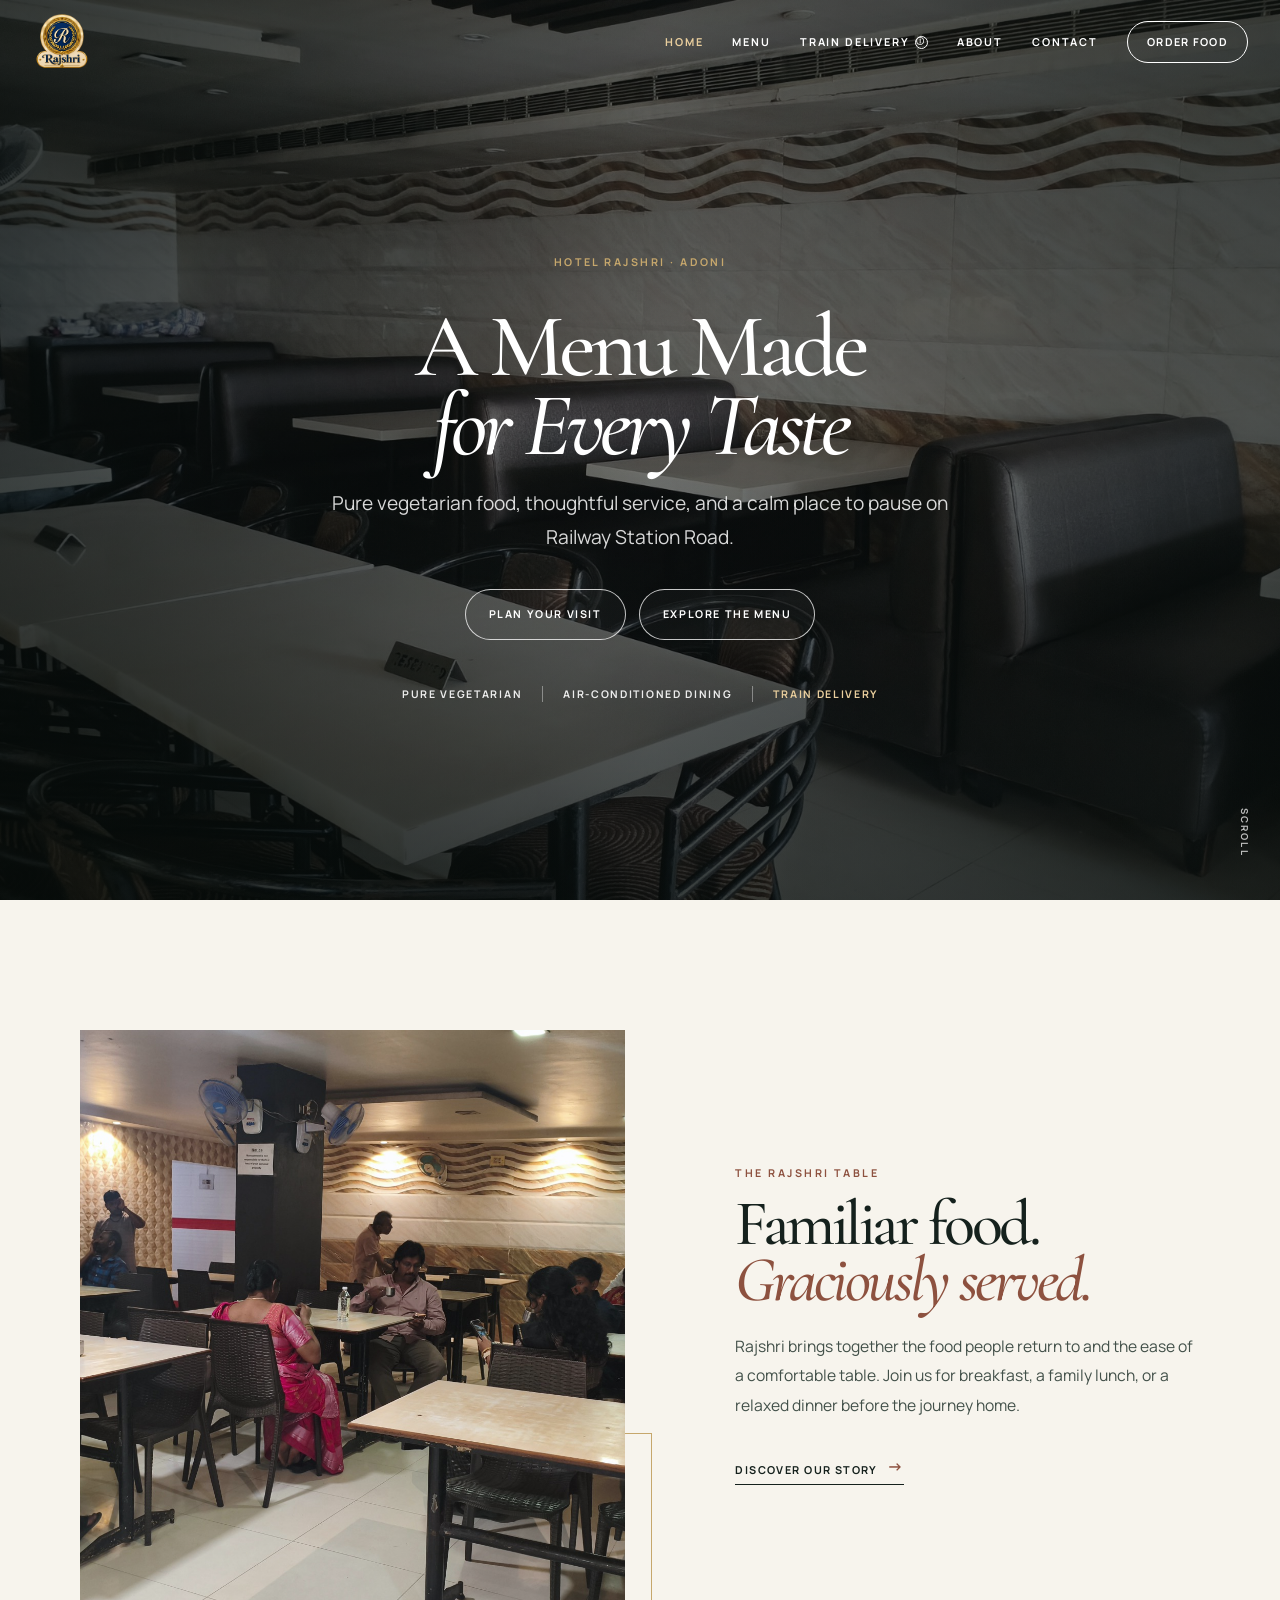
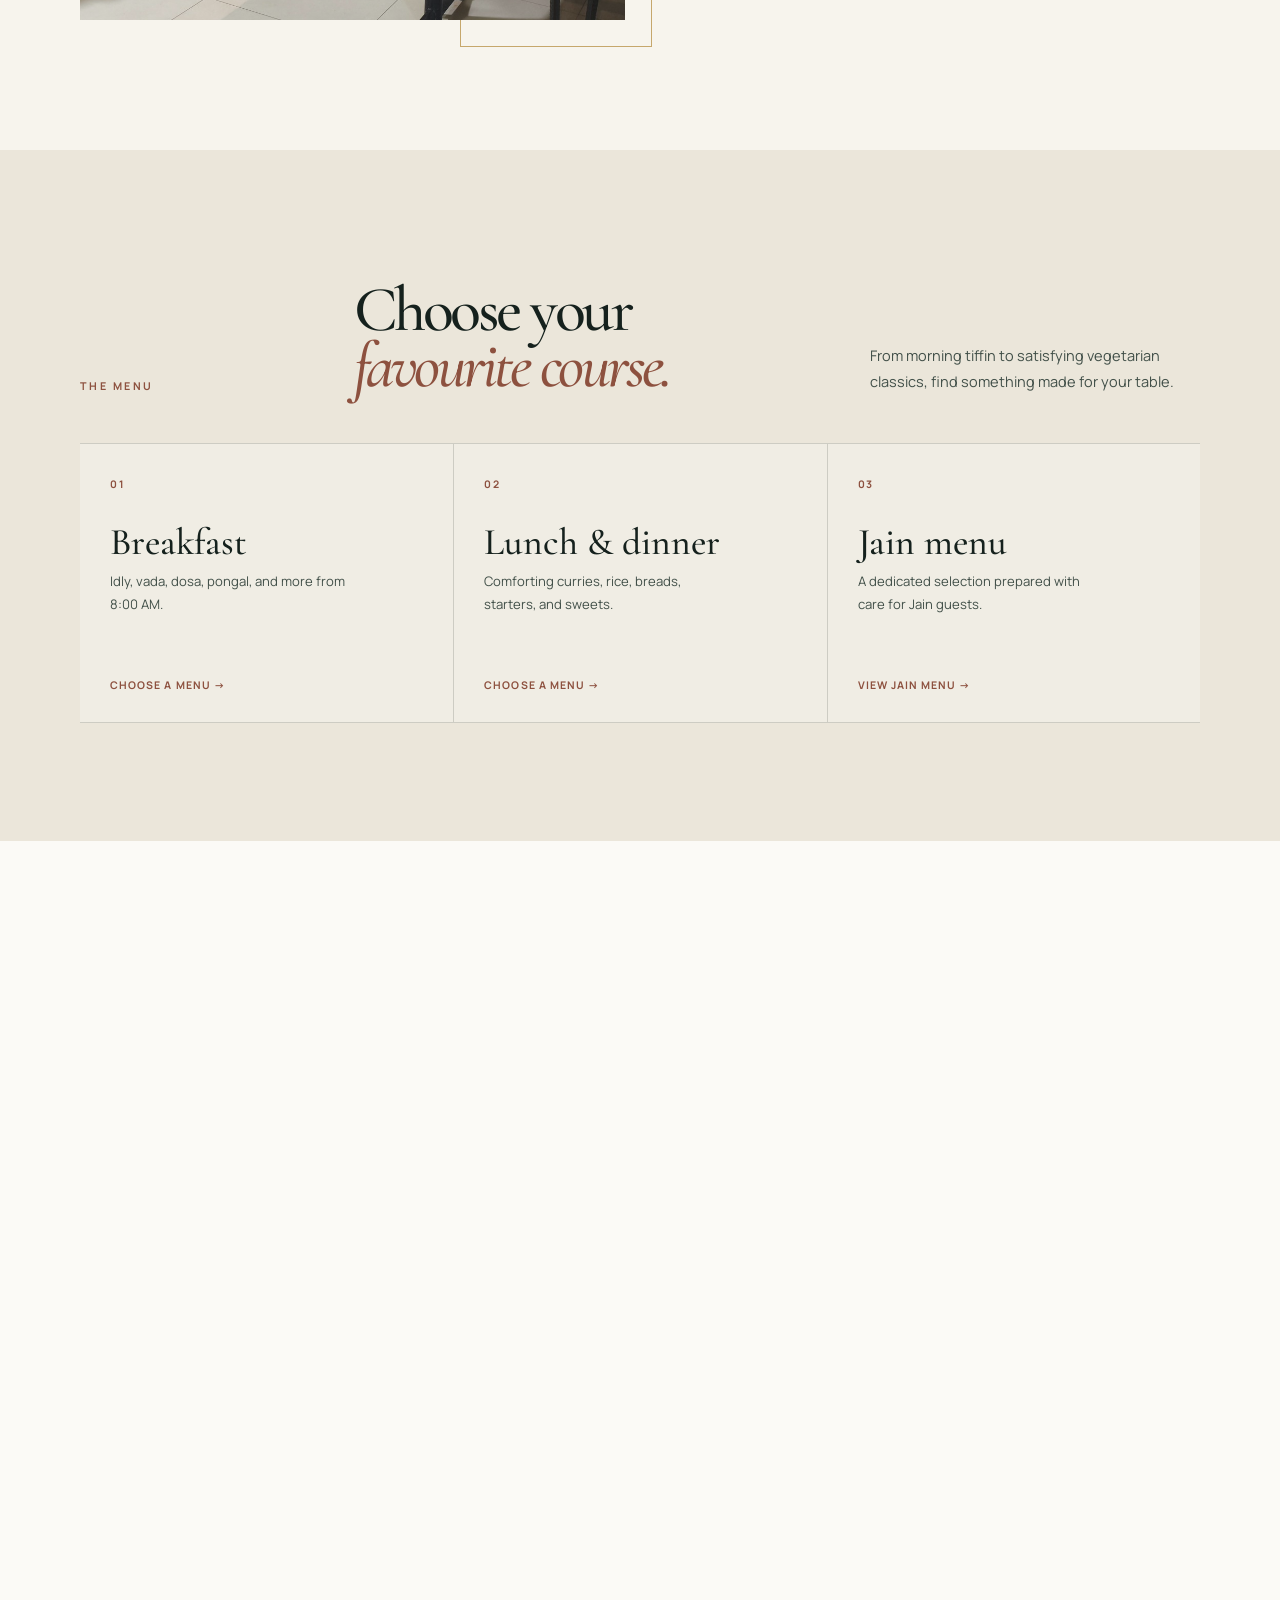
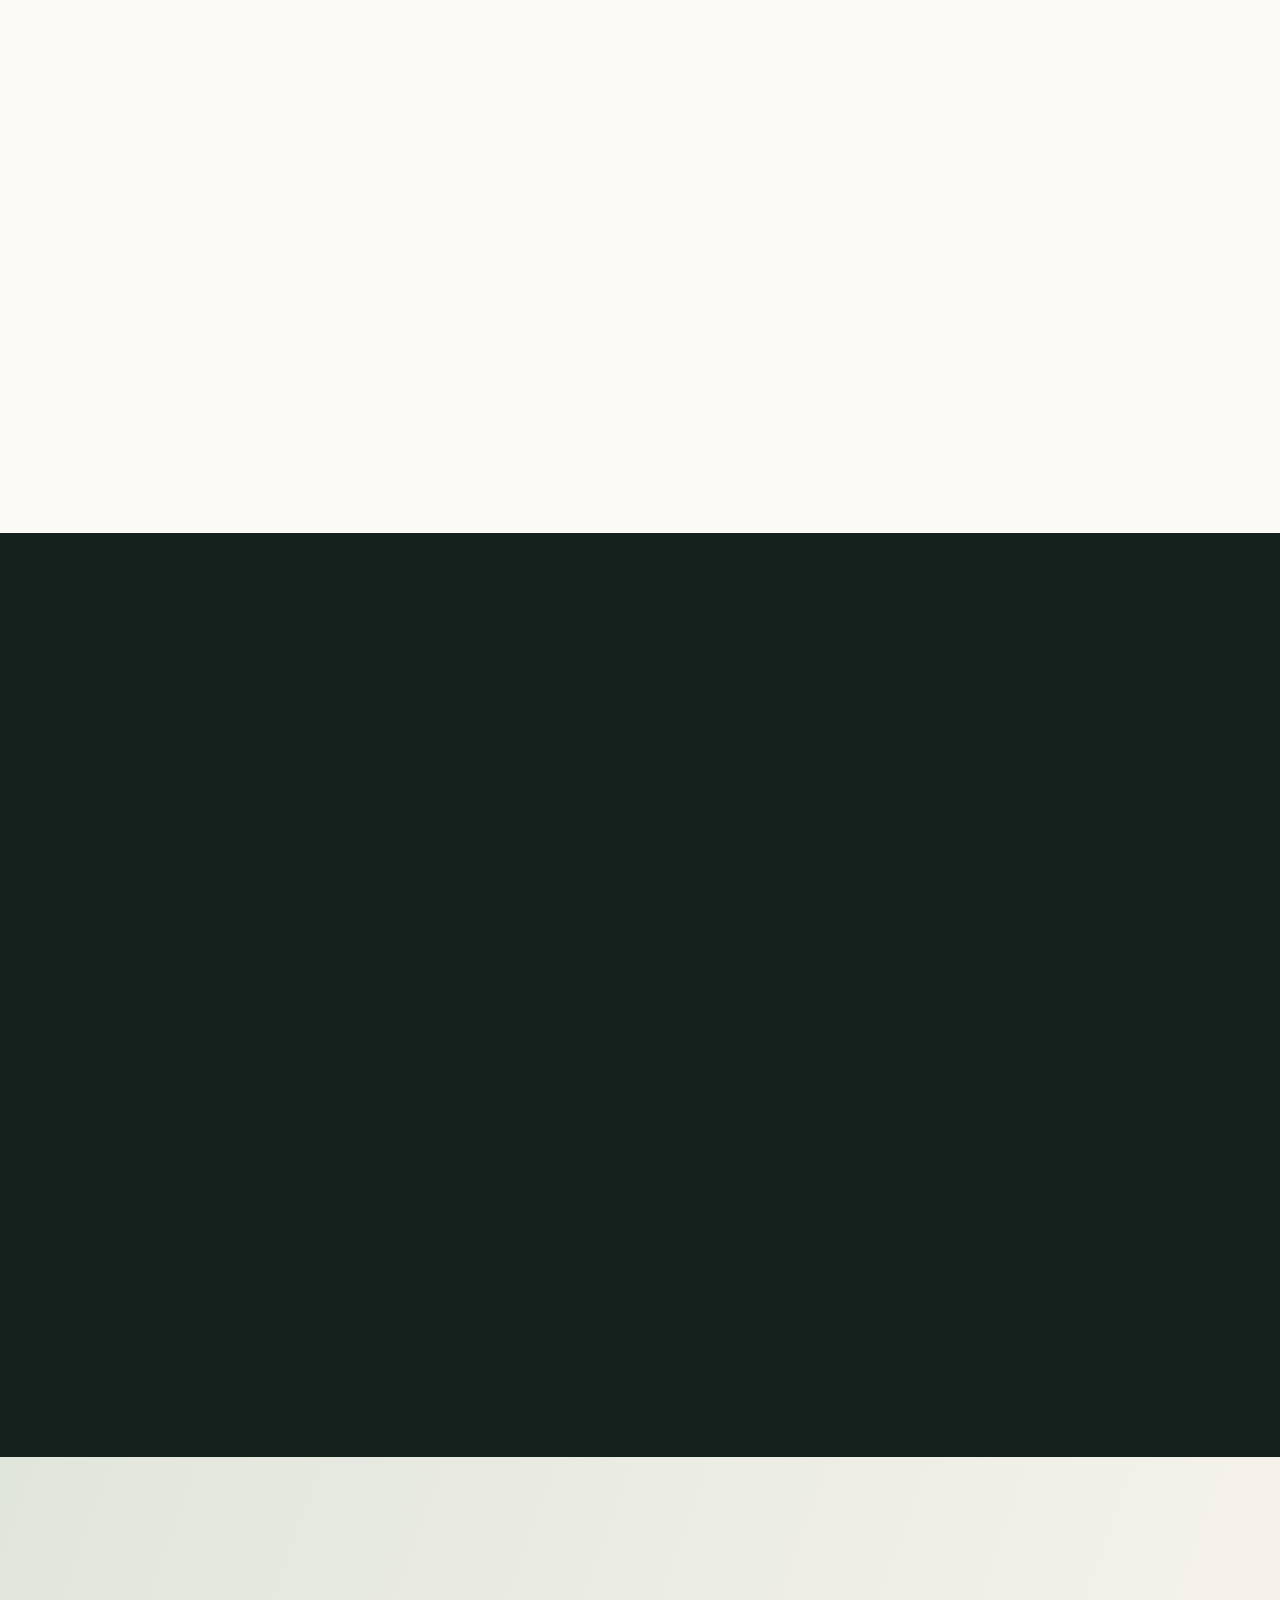
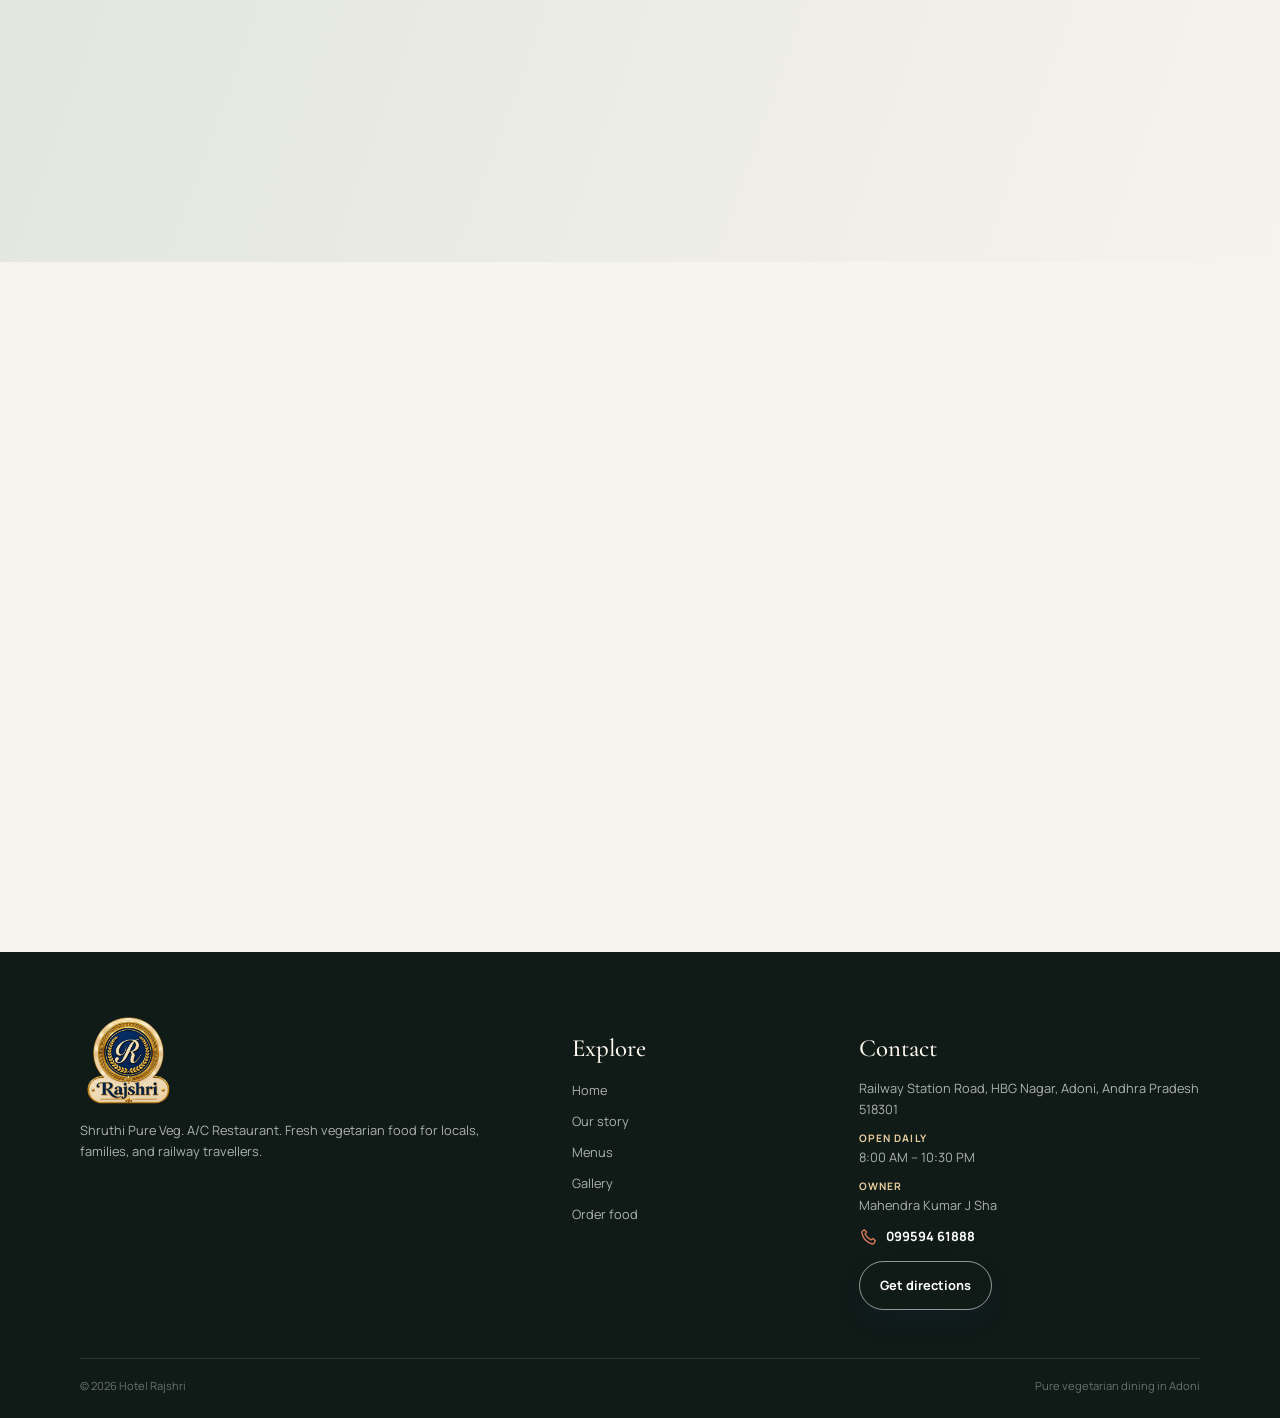
==== commit 339c4385: "Update website styles and functionality" ====
--- a/index.html
+++ b/index.html
@@ -18,10 +18,10 @@
       <div class="luxury-hero-shade"></div>
       <div class="luxury-hero-content">
         <p class="luxury-kicker">Hotel Rajshri · Adoni</p>
-        <h1>A table for<br><em>every appetite.</em></h1>
+        <h1>A Menu Made<br><em>for Every Taste</em></h1>
         <p class="luxury-hero-copy">Pure vegetarian food, thoughtful service, and a calm place to pause on Railway Station Road.</p>
         <div class="luxury-hero-actions"><a class="luxury-button light" href="#visit">Plan your visit</a><a class="luxury-button light" href="menu.html">Explore the menu</a></div>
-        <div class="luxury-hero-notes"><span>Pure vegetarian</span><span>Air-conditioned dining</span><span>Open daily</span></div>
+        <div class="luxury-hero-notes"><span>Pure vegetarian</span><span>Air-conditioned dining</span><button class="hero-train-feature train-order-trigger" type="button">Train delivery</button></div>
       </div>
       <a class="hero-down" href="#story" aria-label="Explore Hotel Rajshri">Scroll</a>
     </section>
@@ -29,7 +29,8 @@
     <section class="luxury-menu-section" id="food"><div class="luxury-wrap"><div class="luxury-heading reveal"><p class="luxury-kicker dark">The menu</p><h2>Choose your<br><em>favourite course.</em></h2><p>From morning tiffin to satisfying vegetarian classics, find something made for your table.</p></div><div class="luxury-course-grid"><button class="luxury-course menu-path-choice reveal" type="button" data-menu-label="Breakfast" data-main-category="breakfast" data-jain-category="breakfast"><span>01</span><h3>Breakfast</h3><p>Idly, vada, dosa, pongal, and more from 8:00 AM.</p><b>Choose a menu →</b></button><button class="luxury-course menu-path-choice reveal delay-1" type="button" data-menu-label="Lunch & dinner" data-main-category="meals" data-jain-category="soups"><span>02</span><h3>Lunch & dinner</h3><p>Comforting curries, rice, breads, starters, and sweets.</p><b>Choose a menu →</b></button><a class="luxury-course reveal delay-2" href="menu.html?book=jain"><span>03</span><h3>Jain menu</h3><p>A dedicated selection prepared with care for Jain guests.</p><b>View Jain menu →</b></a></div></div></section>
     <section class="luxury-dishes"><div class="luxury-wrap"><div class="luxury-heading centered reveal"><p class="luxury-kicker dark">From the kitchen</p><h2>Favourites at<br><em>Rajshri.</em></h2><p>A small taste of the menu before you turn the pages.</p></div><div id="featured-grid" class="luxury-dish-grid"></div><div class="center-action"><a class="luxury-button dark" href="menu.html">View full menu</a></div></div></section>
     <section class="luxury-experience"><div class="luxury-wrap"><div class="experience-top reveal"><p class="luxury-kicker">The experience</p><h2>Beyond the<br><em>plate.</em></h2><p>Every visit is designed around the small comforts that make a meal feel unhurried.</p></div><div class="experience-grid"><article class="experience-card reveal"><img src="assets/photos/interior-seating-booths.jpeg" alt="Comfortable booth seating" width="2048" height="1536" loading="lazy" decoding="async"><h3>Comfortable seating</h3><p>A clean, air-conditioned dining room for families and friends.</p></article><article class="experience-card reveal delay-1"><img src="assets/photos/sweets-display-counter.jpeg" alt="Rajshri sweets counter" width="2048" height="1536" loading="lazy" decoding="async"><h3>A sweet finish</h3><p>Something special for the end of a satisfying meal.</p></article><article class="experience-card reveal delay-2"><img src="assets/photos/exterior-signboard.jpeg" alt="Hotel Rajshri on Railway Station Road" width="2048" height="1536" loading="lazy" decoding="async"><h3>Easy to reach</h3><p>Conveniently placed near Adoni railway station.</p></article></div></div></section>
-    <section class="luxury-visit" id="visit"><div class="luxury-wrap visit-grid"><div class="visit-copy reveal"><p class="luxury-kicker dark">Visit Rajshri</p><h2>Your table is<br><em>close by.</em></h2><dl><div><dt>Address</dt><dd>Railway Station Road, HBG Nagar, Adoni, Andhra Pradesh 518301</dd></div><div><dt>Hours</dt><dd>Open daily · 8:00 AM – 10:30 PM</dd></div><div><dt>Phone</dt><dd><a href="tel:+919959461888">099594 61888</a></dd></div></dl><a class="luxury-button dark" href="https://www.google.com/maps/place/Rajshri+Pure+Veg+Restaurant/@15.6214563,77.2754197,17z" target="_blank" rel="noopener">Get directions</a></div><div class="visit-map reveal delay-1"><iframe title="Hotel Rajshri location" loading="lazy" src="https://www.google.com/maps/embed?pb=!1m14!1m8!1m3!1d3842.44158669622!2d77.2754197!3d15.6214563!3m2!1i1024!2i768!4f13.1!3m3!1m2!1s0x3bb64ddd367f5057%3A0x60945ac9a40db80b!2sRajshri%20Pure%20Veg%20Restaurant!5e0!3m2!1sen!2sin!4v1787132031689!5m2!1sen!2sin" allowfullscreen="" referrerpolicy="strict-origin-when-cross-origin"></iframe></div></div></section>
+    <section class="luxury-train" id="train-delivery"><div class="luxury-wrap train-grid"><div class="train-mark" aria-hidden="true"><svg viewBox="0 0 48 48" fill="none"><path d="M15 7h18a4 4 0 0 1 4 4v19a9 9 0 0 1-9 9H20a9 9 0 0 1-9-9V11a4 4 0 0 1 4-4Z" stroke="currentColor" stroke-width="1.7"/><path d="M17 15h14v10H17zM16 29h.01M32 29h.01M17 39l-4 5M31 39l4 5M9 44h30" stroke="currentColor" stroke-width="1.7" stroke-linecap="round" stroke-linejoin="round"/></svg></div><div><p class="luxury-kicker dark">Rail journey service</p><h2>Food for your<br><em>journey.</em></h2><p>Fresh vegetarian meals for your train at Adoni, prepared with the same care as every Rajshri table. Online train ordering is being prepared and will be available soon.</p></div><div class="train-action"><span class="train-caution" tabindex="0" data-tooltip="Train delivery will be available only for trains stopping at Adoni. Online ordering is coming soon.">Adoni station service <b aria-hidden="true">i</b></span><button class="lux-solid-button train-order-trigger" type="button">Train delivery details</button></div></div></section>
+    <section class="luxury-visit" id="visit"><div class="luxury-wrap visit-grid"><div class="visit-copy reveal"><p class="luxury-kicker dark">Visit Rajshri</p><h2>Your table is<br><em>close by.</em></h2><dl><div><dt>Address</dt><dd>Railway Station Road, HBG Nagar, Adoni, Andhra Pradesh 518301</dd></div><div><dt>Hours</dt><dd>Open daily · 8:00 AM – 10:30 PM</dd></div><div><dt>Phone</dt><dd><a href="tel:+919959461888">099594 61888</a></dd></div></dl></div><div class="visit-map reveal delay-1"><iframe title="Hotel Rajshri location" loading="lazy" src="https://www.google.com/maps/embed?pb=!1m14!1m8!1m3!1d3842.44158669622!2d77.2754197!3d15.6214563!3m2!1i1024!2i768!4f13.1!3m3!1m2!1s0x3bb64ddd367f5057%3A0x60945ac9a40db80b!2sRajshri%20Pure%20Veg%20Restaurant!5e0!3m2!1sen!2sin!4v1787132031689!5m2!1sen!2sin" allowfullscreen="" referrerpolicy="strict-origin-when-cross-origin"></iframe><a class="visit-map-link" href="https://www.google.com/maps/dir/?api=1&amp;destination=15.6214563%2C77.2754197" target="_blank" rel="noopener" aria-label="Get directions to Hotel Rajshri"><span>Get directions &#8599;</span></a></div></div></section>
   </main>
   <dialog class="menu-choice-dialog" id="menu-choice-dialog" aria-labelledby="menu-choice-title"><button class="menu-choice-close" type="button" aria-label="Close menu choice">×</button><p class="luxury-kicker dark">Choose your menu</p><h2 id="menu-choice-title">Which menu would you like?</h2><p>We will take you to the right section.</p><div class="menu-choice-actions"><button type="button" data-menu-choice="main">Main menu <span>→</span></button><button type="button" data-menu-choice="jain">Jain menu <span>→</span></button></div></dialog>
   <div id="site-footer"></div><script src="js/data.js"></script><script src="js/app.js"></script>
--- a/css/luxury.css
+++ b/css/luxury.css
@@ -3,6 +3,7 @@
 :root{--lux-ink:#15211d;--lux-ink-soft:#425049;--lux-paper:#f7f4ed;--lux-sand:#ebe6da;--lux-sage:#e2e6dd;--lux-gold:#c6a76c;--lux-wine:#8d513f;--lux-line:rgba(21,33,29,.16)}
 .luxury-page{background:var(--lux-paper);color:var(--lux-ink);font-family:Manrope,ui-sans-serif,sans-serif;letter-spacing:0}.luxury-page .serif,.luxury-page h1,.luxury-page h2,.luxury-page h3{font-family:'Cormorant Garamond',Georgia,serif}.luxury-page .container,.luxury-wrap{width:min(1120px,calc(100% - 64px));margin-inline:auto}
 .luxury-page .site-header{padding:0;background:rgba(247,244,237,.98);border:0;border-bottom:1px solid var(--lux-line);box-shadow:none}.luxury-page .site-header:after{display:none}.luxury-page .nav{height:84px;width:min(1240px,calc(100% - 64px));padding:0}.luxury-page .brand-wrap{padding:0;background:none}.luxury-page .brand-logo{width:auto;height:58px}.luxury-page .nav-links{gap:29px}.luxury-page .nav-links a{padding:6px 0;border-radius:0;color:var(--lux-ink);font-size:.68rem;font-weight:700;letter-spacing:.17em;text-transform:uppercase}.luxury-page .nav-links a.active{background:none;color:var(--lux-wine)}.luxury-page .nav-links .nav-order{padding:12px 19px;border:1px solid var(--lux-ink);border-radius:999px;background:transparent;color:var(--lux-ink);letter-spacing:.12em}.luxury-page .nav-links .nav-order:hover{background:var(--lux-ink);color:#fff}.luxury-page .menu-toggle{background:transparent;color:var(--lux-ink);box-shadow:none}
+.luxury-page .nav-links .nav-train{display:inline-flex;align-items:center;gap:5px;color:var(--lux-wine)}.luxury-page .nav-links .nav-train span{display:inline-grid;place-items:center;width:13px;height:13px;border:1px solid currentColor;border-radius:50%;font-size:.48rem;font-style:normal;line-height:1}
 .luxury-page .site-header.on-dark{background:transparent;border-color:transparent}.luxury-page .site-header.on-dark .nav-links a{color:#fff}.luxury-page .site-header.on-dark .nav-links a.active{color:#e9ce9d}.luxury-page .site-header.on-dark .nav-links .nav-order{border-color:#fff;color:#fff}.luxury-page .site-header.on-dark .nav-links .nav-order:hover{background:#fff;color:var(--lux-ink)}
 .luxury-hero{position:relative;display:grid;min-height:100vh;overflow:hidden;place-items:center;background:#121b17;color:#fff}.luxury-hero-image,.luxury-hero-shade{position:absolute;inset:0;width:100%;height:100%}.luxury-hero-image{object-fit:cover;object-position:center 58%;filter:saturate(.7) brightness(.66)}.luxury-hero-shade{background:linear-gradient(90deg,rgba(5,11,9,.63),rgba(5,11,9,.28) 51%,rgba(5,11,9,.55)),linear-gradient(0deg,rgba(5,11,9,.54),transparent 54%,rgba(5,11,9,.24))}.luxury-hero-content{position:relative;z-index:1;max-width:950px;padding:132px 24px 76px;text-align:center}.luxury-kicker{margin:0;color:var(--lux-gold);font-size:.67rem;font-weight:700;letter-spacing:.23em;text-transform:uppercase}.luxury-kicker.dark{color:var(--lux-wine)}.luxury-hero h1{margin:37px 0 22px;font-size:clamp(4.2rem,7vw,7.5rem);font-weight:500;line-height:.88;letter-spacing:-.055em}.luxury-hero h1 em{font-weight:500}.luxury-hero-copy{max-width:650px;margin:auto;color:rgba(255,255,255,.84);font-size:clamp(1rem,1.5vw,1.25rem);line-height:1.75}.luxury-hero-actions{display:flex;justify-content:center;gap:13px;margin:34px 0 46px}.luxury-button{display:inline-flex;align-items:center;justify-content:center;min-height:51px;padding:0 23px;border:1px solid transparent;border-radius:999px;font-size:.67rem;font-weight:700;letter-spacing:.15em;text-transform:uppercase;transition:background .3s,color .3s,transform .3s}.luxury-button:hover{transform:translateY(-2px)}.luxury-button.light{border-color:rgba(255,255,255,.76);color:#fff;background:rgba(255,255,255,.03)}.luxury-button.light:hover{background:#fff;color:var(--lux-ink)}.luxury-button.dark{background:var(--lux-ink);color:#fff}.luxury-button.dark:hover{background:var(--lux-wine)}.luxury-hero-notes{display:flex;justify-content:center;color:rgba(255,255,255,.9);font-size:.66rem;font-weight:700;letter-spacing:.16em;text-transform:uppercase}.luxury-hero-notes span{padding:0 20px}.luxury-hero-notes span+span{border-left:1px solid rgba(255,255,255,.38)}.hero-down{position:absolute;right:29px;bottom:43px;z-index:2;writing-mode:vertical-rl;color:rgba(255,255,255,.72);font-size:.6rem;font-weight:700;letter-spacing:.22em;text-transform:uppercase}
 .luxury-intro{padding:130px 0;background:var(--lux-paper)}.intro-grid{display:grid;grid-template-columns:1.08fr .92fr;gap:110px;align-items:center}.intro-image{position:relative}.intro-image:after{content:'';position:absolute;right:-27px;bottom:-27px;width:35%;height:36%;border:1px solid var(--lux-gold);z-index:-1}.intro-image img{display:block;width:100%;height:590px;object-fit:cover;filter:saturate(.84)}.intro-copy h2,.luxury-heading h2,.experience-top h2,.visit-copy h2{margin:14px 0 23px;font-size:clamp(3.35rem,5vw,5.4rem);font-weight:500;line-height:.88;letter-spacing:-.055em}.intro-copy h2 em,.luxury-heading h2 em,.experience-top h2 em,.visit-copy h2 em{color:var(--lux-wine);font-weight:500}.intro-copy>p:not(.luxury-kicker){color:var(--lux-ink-soft);font-size:.98rem;line-height:1.9}.luxury-text-link{display:inline-flex;gap:9px;margin-top:25px;padding-bottom:5px;border-bottom:1px solid var(--lux-ink);color:var(--lux-ink);font-size:.68rem;font-weight:700;letter-spacing:.13em;text-transform:uppercase}.luxury-text-link span{color:var(--lux-wine);font-size:1rem;line-height:.5}
@@ -10,6 +11,9 @@
 .luxury-dishes{padding:126px 0;background:#fbfaf6}.luxury-heading.centered{display:block;margin-bottom:45px;text-align:center}.luxury-heading.centered>p:last-child{margin:18px auto 0}.luxury-dish-grid{display:grid;grid-template-columns:repeat(3,1fr);gap:24px}.luxury-dish-grid .dish-card{overflow:hidden;border:0;border-radius:0;background:transparent;box-shadow:none}.luxury-dish-grid .dish-photo{height:245px}.luxury-dish-grid .dish-photo img{filter:saturate(.8);transition:transform .6s ease}.luxury-dish-grid .dish-card:hover .dish-photo img{transform:scale(1.04)}.luxury-dish-grid .dish-body{padding:17px 0 0}.luxury-dish-grid .dish-name{font-family:'Cormorant Garamond',Georgia,serif;color:var(--lux-ink);font-size:1.7rem;font-weight:600}.luxury-dish-grid .price{color:var(--lux-wine);font-family:'Cormorant Garamond',Georgia,serif;font-size:1.45rem;font-weight:600}.luxury-dish-grid .dish-body p{margin:4px 0;color:var(--lux-ink-soft);font-size:.72rem}.luxury-dish-grid .tag{display:none}.center-action{text-align:center;margin-top:47px}
 .luxury-experience{padding:120px 0;background:var(--lux-ink);color:#fff}.experience-top{max-width:520px;margin-bottom:47px}.experience-top h2{color:#fff}.experience-top h2 em{color:#e9ce9d}.experience-top>p:last-child{color:rgba(255,255,255,.7);line-height:1.85}.experience-grid{display:grid;grid-template-columns:repeat(3,1fr);gap:25px}.experience-card img{display:block;width:100%;height:292px;object-fit:cover;filter:saturate(.72) brightness(.86)}.experience-card h3{margin:18px 0 6px;font-size:2rem;font-weight:500}.experience-card p{max-width:290px;margin:0;color:rgba(255,255,255,.68);font-size:.82rem;line-height:1.75}
 .luxury-visit{padding:130px 0;background:var(--lux-paper)}.visit-grid{display:grid;grid-template-columns:.83fr 1.17fr;gap:100px;align-items:center}.visit-copy dl{display:grid;gap:19px;margin:32px 0}.visit-copy dl>div{display:grid;grid-template-columns:92px 1fr;gap:14px;padding-bottom:17px;border-bottom:1px solid var(--lux-line)}.visit-copy dt{color:var(--lux-wine);font-size:.62rem;font-weight:700;letter-spacing:.14em;text-transform:uppercase}.visit-copy dd{margin:0;color:var(--lux-ink-soft);font-size:.85rem;line-height:1.65}.visit-copy dd a{color:var(--lux-ink);font-weight:700}.visit-map{height:430px}.visit-map iframe{width:100%;height:100%;border:0;filter:grayscale(.75) contrast(.9)}
+.luxury-train{padding:88px 0;background:linear-gradient(110deg,#e1e6dd,#f6f3ec)}.train-grid{display:grid;grid-template-columns:92px 1fr auto;gap:35px;align-items:center}.train-mark{width:70px;height:70px;display:grid;place-items:center;border:1px solid rgba(141,81,63,.35);border-radius:50%;color:var(--lux-wine);background:rgba(255,255,255,.35)}.train-mark svg{width:34px;height:34px}.train-grid h2{margin:11px 0 13px;font-size:clamp(3rem,4.8vw,4.8rem);font-weight:500;line-height:.9;letter-spacing:-.055em}.train-grid h2 em{color:var(--lux-wine)}.train-grid p:not(.luxury-kicker){max-width:510px;margin:0;color:var(--lux-ink-soft);font-size:.9rem;line-height:1.8}.train-action{display:grid;justify-items:end;gap:12px}.train-caution{position:relative;display:inline-flex;align-items:center;gap:7px;color:var(--lux-wine);font-size:.64rem;font-weight:700;letter-spacing:.1em;text-transform:uppercase;cursor:help}.train-caution b{display:inline-grid;place-items:center;width:15px;height:15px;border:1px solid currentColor;border-radius:50%;font-size:.58rem;font-family:Georgia,serif}.train-caution:after{content:attr(data-tooltip);position:absolute;z-index:10;right:0;bottom:calc(100% + 10px);width:235px;padding:10px 12px;background:var(--lux-ink);color:#fff;font-size:.68rem;font-weight:500;letter-spacing:0;line-height:1.5;text-transform:none;opacity:0;pointer-events:none;transform:translateY(4px);transition:opacity .2s ease,transform .2s ease}.train-caution:hover:after,.train-caution:focus:after{opacity:1;transform:none}.train-hero{min-height:78vh;display:grid;place-items:center;padding:150px 0 90px;text-align:center;background:radial-gradient(circle at 50% 39%,rgba(198,167,108,.22),transparent 24%),linear-gradient(145deg,#f7f4ed,#e2e6dd)}.train-hero-copy{max-width:750px}.train-rail-mark{display:block;margin:22px 0 10px;color:var(--lux-wine);font-size:2.3rem}.train-hero h1{margin:0 0 20px;font-size:clamp(4.2rem,7vw,7rem);font-weight:500;line-height:.86;letter-spacing:-.06em}.train-hero h1 em{color:var(--lux-wine)}.train-hero-copy>p:last-of-type{max-width:470px;margin:0 auto;color:var(--lux-ink-soft);font-size:1rem;line-height:1.85}.train-hero-actions{display:flex;align-items:center;justify-content:center;gap:22px;margin-top:32px}.train-hero-actions .lux-solid-button{margin-top:0}.train-hero-actions .train-caution:after{left:50%;right:auto;transform:translate(-50%,4px)}.train-hero-actions .train-caution:hover:after,.train-hero-actions .train-caution:focus:after{transform:translate(-50%,0)}
+.train-coming-soon{gap:9px;cursor:not-allowed;opacity:.78}.train-coming-soon span{padding-left:9px;border-left:1px solid rgba(255,255,255,.4);font-size:.58rem;letter-spacing:.12em;text-transform:uppercase}
+.train-order-dialog{width:min(570px,calc(100% - 32px));margin:auto;padding:46px 58px 43px;border:1px solid rgba(198,167,108,.38);background:radial-gradient(circle at 50% 14%,rgba(198,167,108,.12),transparent 28%),var(--lux-paper);color:var(--lux-ink);text-align:center;box-shadow:0 28px 90px rgba(0,0,0,.3)}.train-order-dialog::backdrop{background:rgba(10,20,17,.68);backdrop-filter:blur(4px)}.train-order-close{position:absolute;top:13px;right:14px;width:38px;height:38px;border:1px solid var(--lux-line);border-radius:50%;background:transparent;color:var(--lux-ink);font-size:1.45rem;line-height:1;cursor:pointer}.train-order-icon{width:58px;height:58px;display:grid;place-items:center;margin:0 auto 16px;border:1px solid rgba(141,81,63,.35);border-radius:50%;color:var(--lux-wine);background:rgba(255,255,255,.42)}.train-order-icon svg{width:31px;height:31px}.train-order-dialog h2{margin:14px 0 17px;font-size:clamp(3.25rem,6vw,4.9rem);font-weight:500;line-height:.86;letter-spacing:-.06em}.train-order-dialog h2 em{color:var(--lux-wine)}.train-order-dialog>p:not(.lux-kicker){max-width:410px;margin:0 auto;color:var(--lux-ink-soft);font-size:.93rem;line-height:1.85}.train-order-dialog .train-caution{display:inline-flex;margin:24px auto 14px}.train-order-dialog .train-caution:after{left:50%;right:auto;transform:translate(-50%,4px)}.train-order-dialog .train-caution:hover:after,.train-order-dialog .train-caution:focus:after{transform:translate(-50%,0)}.train-order-dialog .train-coming-soon{display:flex;width:min(100%,320px);min-height:52px;margin:0 auto;justify-content:center}
 .luxury-page footer{padding:72px 0 24px;background:#101a17;color:#fff}.luxury-page .footer-grid{grid-template-columns:1.2fr .6fr 1fr;gap:82px}.luxury-page .footer-logo{width:auto;height:90px;margin:-12px 0 7px;filter:none}.luxury-page .footer-grid strong{font-family:'Cormorant Garamond',Georgia,serif;font-size:1.55rem;font-weight:500}.luxury-page .footer-grid p,.luxury-page .footer-grid a{color:rgba(255,255,255,.66);font-size:.8rem}.luxury-page .footer-links{gap:10px}.luxury-page .footer-contact .footer-phone{color:#fff}.luxury-page .footer-contact p span{color:#e9ce9d}.luxury-page .footer-grid .btn-primary{background:transparent;border:1px solid rgba(255,255,255,.55);color:#fff!important}.luxury-page .footer-grid .btn-primary:hover{background:#fff;color:var(--lux-ink)!important}.luxury-page .footer-bottom{margin-top:48px;color:rgba(255,255,255,.38);border-color:rgba(255,255,255,.12)}
 .luxury-page .menu-choice-dialog{font-family:Manrope,ui-sans-serif,sans-serif;background:var(--lux-paper);color:var(--lux-ink);border-radius:0}.luxury-page .menu-choice-dialog h2{font-family:'Cormorant Garamond',Georgia,serif;font-size:3rem;font-weight:500}.luxury-page .menu-choice-actions button{border-radius:0;background:var(--lux-sand)}
 @media(max-width:950px){.luxury-page .container,.luxury-wrap{width:min(720px,calc(100% - 40px))}.luxury-page .nav{width:min(720px,calc(100% - 40px));height:74px}.luxury-page .nav-links{top:74px;left:20px;right:20px;padding:11px;background:var(--lux-paper);box-shadow:0 18px 45px rgba(0,0,0,.12)}.luxury-page .site-header.on-dark .nav-links a{color:var(--lux-ink)}.luxury-page .site-header.on-dark .nav-links .nav-order{border-color:var(--lux-ink);color:var(--lux-ink)}.intro-grid,.visit-grid{grid-template-columns:1fr;gap:55px}.intro-image{max-width:620px}.intro-image:after{right:-15px}.luxury-heading{display:block}.luxury-heading>p:last-child{margin-top:16px}.visit-map{height:400px}.luxury-page .footer-grid{gap:35px}}
@@ -38,3 +42,28 @@
   .luxury-page .menu-book-hero{min-height:350px;padding:109px 0 53px}.luxury-page .menu-book-intro h1{font-size:clamp(3.35rem,14.2vw,4.25rem);line-height:.89}.luxury-page .menu-book-intro p{font-size:.86rem}.luxury-page .menu-library{padding:48px 0 62px}.luxury-page .book-shelf{width:min(100%,330px);gap:38px}.luxury-page .book-object{height:420px}.luxury-page .book-card-copy h3{font-size:1.72rem}.luxury-page .menu-book-bottom{padding:62px 0 68px}.luxury-page .menu-bottom-line{height:37px;margin-bottom:17px}
 }
 @media(max-width:360px){.luxury-page .brand-logo{height:45px}.luxury-hero h1,.inner-hero h1,.gallery-intro h1,.order-card h1{font-size:3.15rem}.luxury-page .book-object{height:390px}.luxury-page .book-shelf{width:min(100%,300px)}}
+
+/* Mobile navigation becomes one immersive layer instead of a detached dropdown. */
+@media(max-width:950px){
+  .luxury-page .site-header.menu-open{height:100dvh;background:linear-gradient(145deg,rgba(12,25,20,.76),rgba(20,34,29,.86));border:0;backdrop-filter:blur(13px) saturate(.82)}.luxury-page .site-header.menu-open:before{content:'';position:absolute;inset:18px;border:1px solid rgba(233,206,157,.18);pointer-events:none}.luxury-page .site-header.menu-open .nav{position:relative;z-index:2}.luxury-page .site-header.menu-open .brand-logo{filter:none}.luxury-page .site-header.menu-open .menu-toggle{color:#fff}.luxury-page .site-header.menu-open .nav-links{position:fixed;inset:74px 0 0;display:flex!important;align-items:stretch;justify-content:center;gap:5px;padding:clamp(32px,8vh,72px) max(28px,calc((100vw - 620px)/2));background:transparent;box-shadow:none;overflow:auto}.luxury-page .site-header.menu-open .nav-links a,.luxury-page .site-header.menu-open .nav-links a.active{min-height:0;padding:13px 0;border:0;background:transparent;color:rgba(255,255,255,.92);font-family:'Cormorant Garamond',Georgia,serif;font-size:clamp(2rem,8vw,3.15rem);font-weight:500;letter-spacing:-.025em;line-height:1;text-transform:none}.luxury-page .site-header.menu-open .nav-links a:hover,.luxury-page .site-header.menu-open .nav-links a.active{color:#e9ce9d}.luxury-page .site-header.menu-open .nav-links .nav-order{margin-top:19px;padding:16px 20px;border:1px solid rgba(233,206,157,.75);border-radius:0;color:#fff;font-family:Manrope,ui-sans-serif,sans-serif;font-size:.68rem;font-weight:700;letter-spacing:.16em;text-align:center;text-transform:uppercase}.luxury-page .site-header.menu-open .nav-links .nav-order:hover{background:#e9ce9d;color:var(--lux-ink)}
+}
+@media(max-width:620px){.luxury-page .site-header.menu-open .nav-links{inset:68px 0 0;padding:clamp(30px,7vh,55px) 30px}.luxury-page .site-header.menu-open .nav-links a,.luxury-page .site-header.menu-open .nav-links a.active{font-size:clamp(2rem,10vw,2.8rem);padding:11px 0}.luxury-page .site-header.menu-open .nav-links .nav-order{margin-top:15px;padding:15px}}
+
+/* Compact mobile menu: an integrated extension of the header, not a full-page layer. */
+@media(max-width:950px){.luxury-page .site-header.menu-open{height:auto;background:rgba(247,244,237,.98);border-bottom:1px solid var(--lux-line);backdrop-filter:blur(15px)}.luxury-page .site-header.menu-open:before{display:none}.luxury-page .site-header.menu-open .menu-toggle{color:var(--lux-ink)}.luxury-page .site-header.menu-open .nav-links{position:absolute;inset:auto 0 auto 0;top:74px;display:grid!important;grid-template-columns:1fr 1fr;gap:0;padding:12px max(20px,calc((100vw - 620px)/2)) 18px;background:rgba(247,244,237,.98);border-top:1px solid var(--lux-line);box-shadow:0 18px 35px rgba(21,33,29,.12);overflow:visible}.luxury-page .site-header.menu-open .nav-links a,.luxury-page .site-header.menu-open .nav-links a.active{min-height:46px;padding:12px 10px;border:0;background:transparent;color:var(--lux-ink);font-family:Manrope,ui-sans-serif,sans-serif;font-size:.67rem;font-weight:700;letter-spacing:.13em;line-height:1;text-transform:uppercase}.luxury-page .site-header.menu-open .nav-links a:hover,.luxury-page .site-header.menu-open .nav-links a.active{color:var(--lux-wine)}.luxury-page .site-header.menu-open .nav-links .nav-order{grid-column:1/-1;min-height:46px;margin:8px 0 0;padding:13px 16px;border:1px solid var(--lux-ink);border-radius:999px;color:var(--lux-ink);font-family:Manrope,ui-sans-serif,sans-serif;font-size:.65rem;font-weight:700;letter-spacing:.14em;text-align:center;text-transform:uppercase}.luxury-page .site-header.menu-open .nav-links .nav-order:hover{background:var(--lux-ink);color:#fff}}
+@media(max-width:620px){.luxury-page .site-header.menu-open .nav-links{top:68px;padding:10px 15px 15px}.luxury-page .site-header.menu-open .nav-links a,.luxury-page .site-header.menu-open .nav-links a.active{min-height:44px;padding:11px 8px;font-size:.64rem}.luxury-page .site-header.menu-open .nav-links .nav-order{min-height:44px;margin-top:6px;padding:12px}}
+
+/* Opening the menu expands the header itself, removing the dropdown seam. */
+@media(max-width:950px){.luxury-page .site-header.menu-open{box-shadow:none}.luxury-page .site-header.menu-open .nav{height:auto;min-height:74px;flex-wrap:wrap;align-content:start}.luxury-page .site-header.menu-open .nav-links{position:static;flex:0 0 100%;order:3;margin-top:0;padding:10px max(20px,calc((100vw - 620px)/2)) 18px;border:0;box-shadow:none;background:transparent}}
+@media(max-width:620px){.luxury-page .site-header.menu-open .nav{min-height:68px}.luxury-page .site-header.menu-open .nav-links{padding:8px 0 15px}}
+
+@media(max-width:780px){.train-grid{grid-template-columns:1fr;gap:18px}.train-mark{width:56px;height:56px;font-size:1.25rem}.train-action{justify-items:start}.train-caution:after{left:0;right:auto}.train-hero{min-height:650px;padding:120px 0 70px}.train-hero-actions{flex-direction:column;gap:17px}.train-hero-actions .lux-solid-button{width:100%}.train-hero-actions .train-caution:after{left:0;right:auto;transform:translateY(4px)}.train-hero-actions .train-caution:hover:after,.train-hero-actions .train-caution:focus:after{transform:none}}
+@media(max-width:620px){.luxury-train{padding:67px 0}.train-grid h2{font-size:clamp(2.9rem,13vw,4rem)}.train-grid p:not(.luxury-kicker){font-size:.86rem}.train-action{width:100%}.train-action .lux-solid-button{width:100%;margin-top:3px}.train-caution{font-size:.58rem}.train-caution:after{width:min(250px,calc(100vw - 40px))}.train-hero h1{font-size:clamp(3.45rem,14.2vw,4.5rem)}.train-hero-copy>p:last-of-type{font-size:.9rem}.train-hero-actions{align-items:stretch}.train-hero-actions .train-caution{align-self:center}}
+@media(max-width:620px){.train-order-dialog{width:calc(100% - 30px);padding:46px 23px 31px}.train-order-dialog h2{font-size:clamp(3rem,13.5vw,4.1rem)}.train-order-dialog>p:not(.lux-kicker){font-size:.88rem}.train-order-dialog .train-caution{margin:22px 0 15px}.train-order-dialog .train-coming-soon{width:100%;justify-content:center;min-height:51px}.train-order-close{top:10px;right:10px}}
+
+/* Let off-screen editorial sections paint only when they approach the viewport. */
+@supports(content-visibility:auto){.luxury-page main>section:not(.luxury-hero){content-visibility:auto;contain-intrinsic-size:auto 760px}}
+
+/* Compact hero train feature and a map surface that opens directions directly. */
+.hero-train-feature{padding:0 20px;border:0;border-left:1px solid rgba(255,255,255,.38);background:transparent;color:#e9ce9d;font:inherit;font-size:inherit;font-weight:inherit;letter-spacing:inherit;text-transform:inherit;cursor:pointer}.hero-train-feature:hover{color:#fff}.visit-map{position:relative;overflow:hidden}.visit-map iframe{pointer-events:none}.visit-map-link{position:absolute;inset:0;z-index:1;display:flex;align-items:flex-end;padding:23px;color:#fff;background:linear-gradient(0deg,rgba(8,18,14,.48),transparent 36%)}.visit-map-link span{padding:11px 15px;border:1px solid rgba(255,255,255,.8);font-size:.65rem;font-weight:700;letter-spacing:.13em;text-transform:uppercase;transition:background .25s,color .25s}.visit-map-link:hover span{background:#fff;color:var(--lux-ink)}
+@media(max-width:620px){.hero-train-feature{padding:0 8px;border-left:0;font-size:.55rem}.visit-map-link{padding:15px}.visit-map-link span{padding:10px 12px;font-size:.59rem}}
